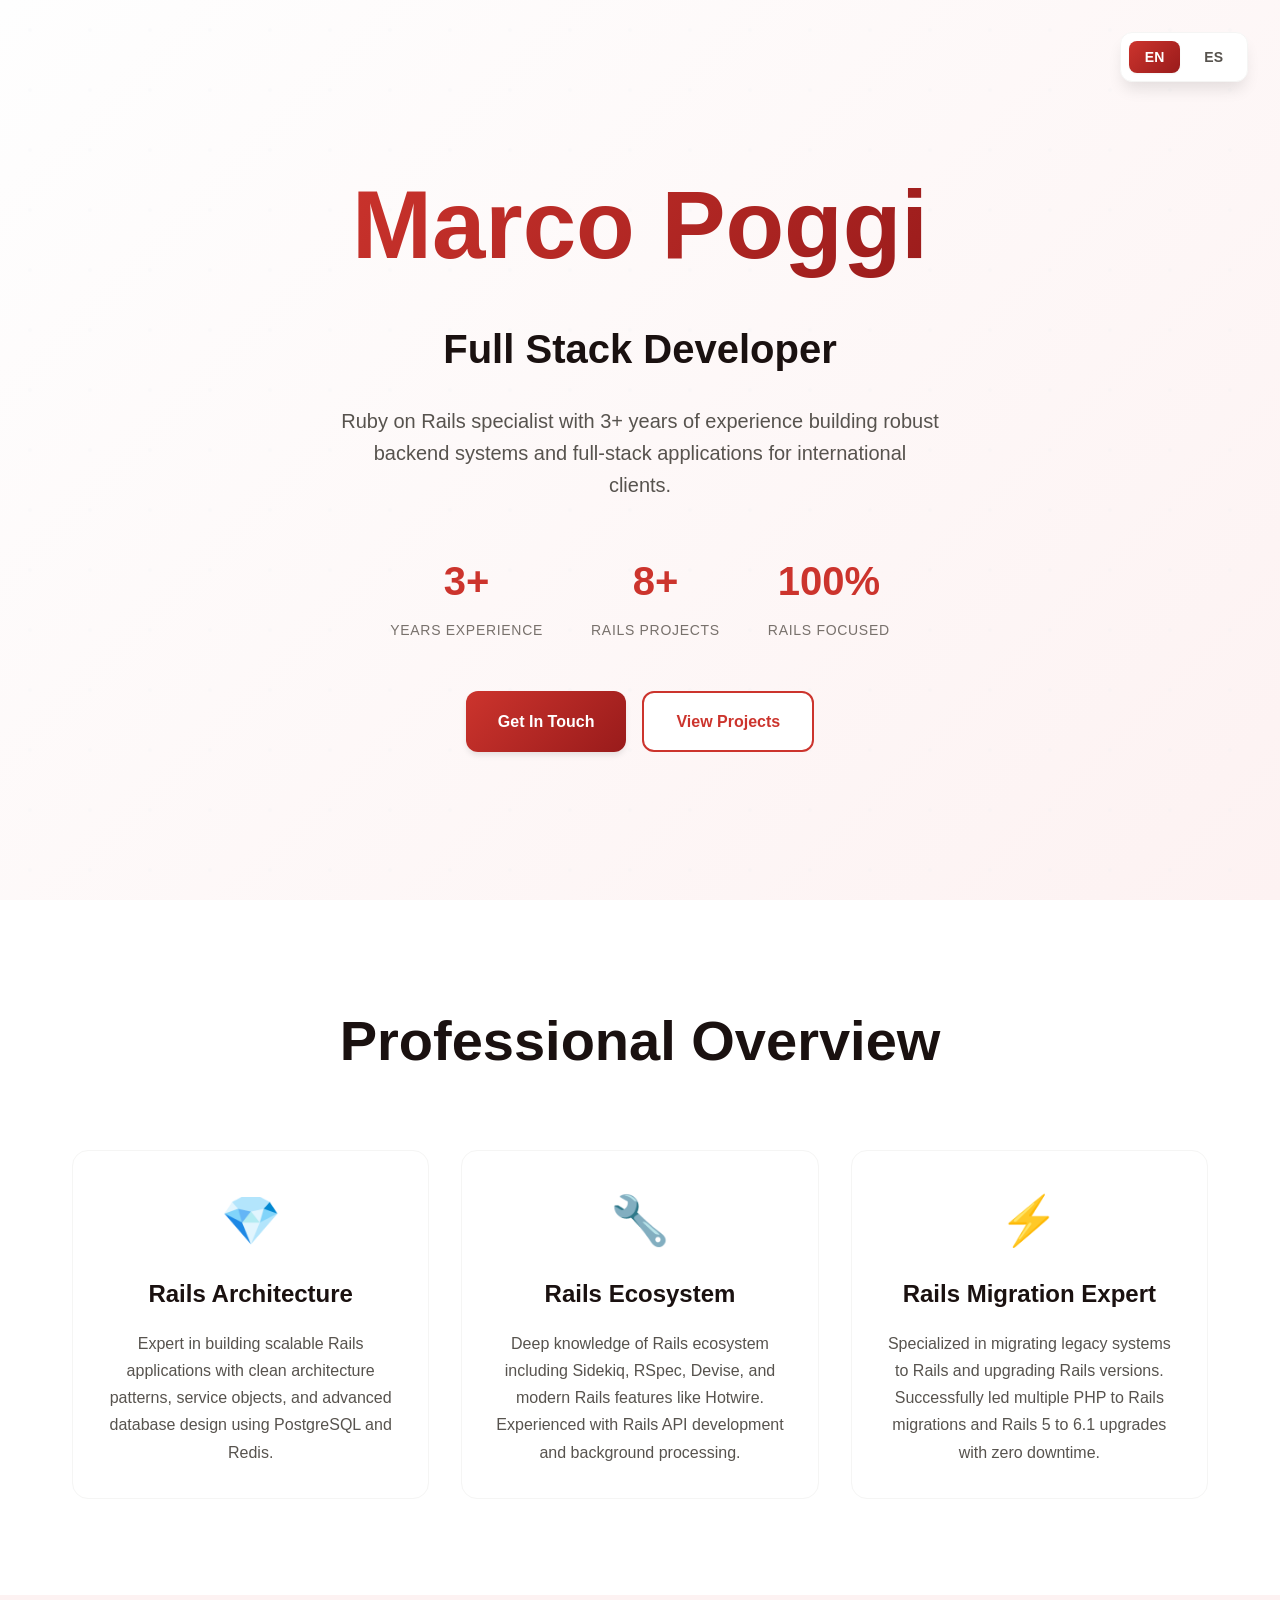
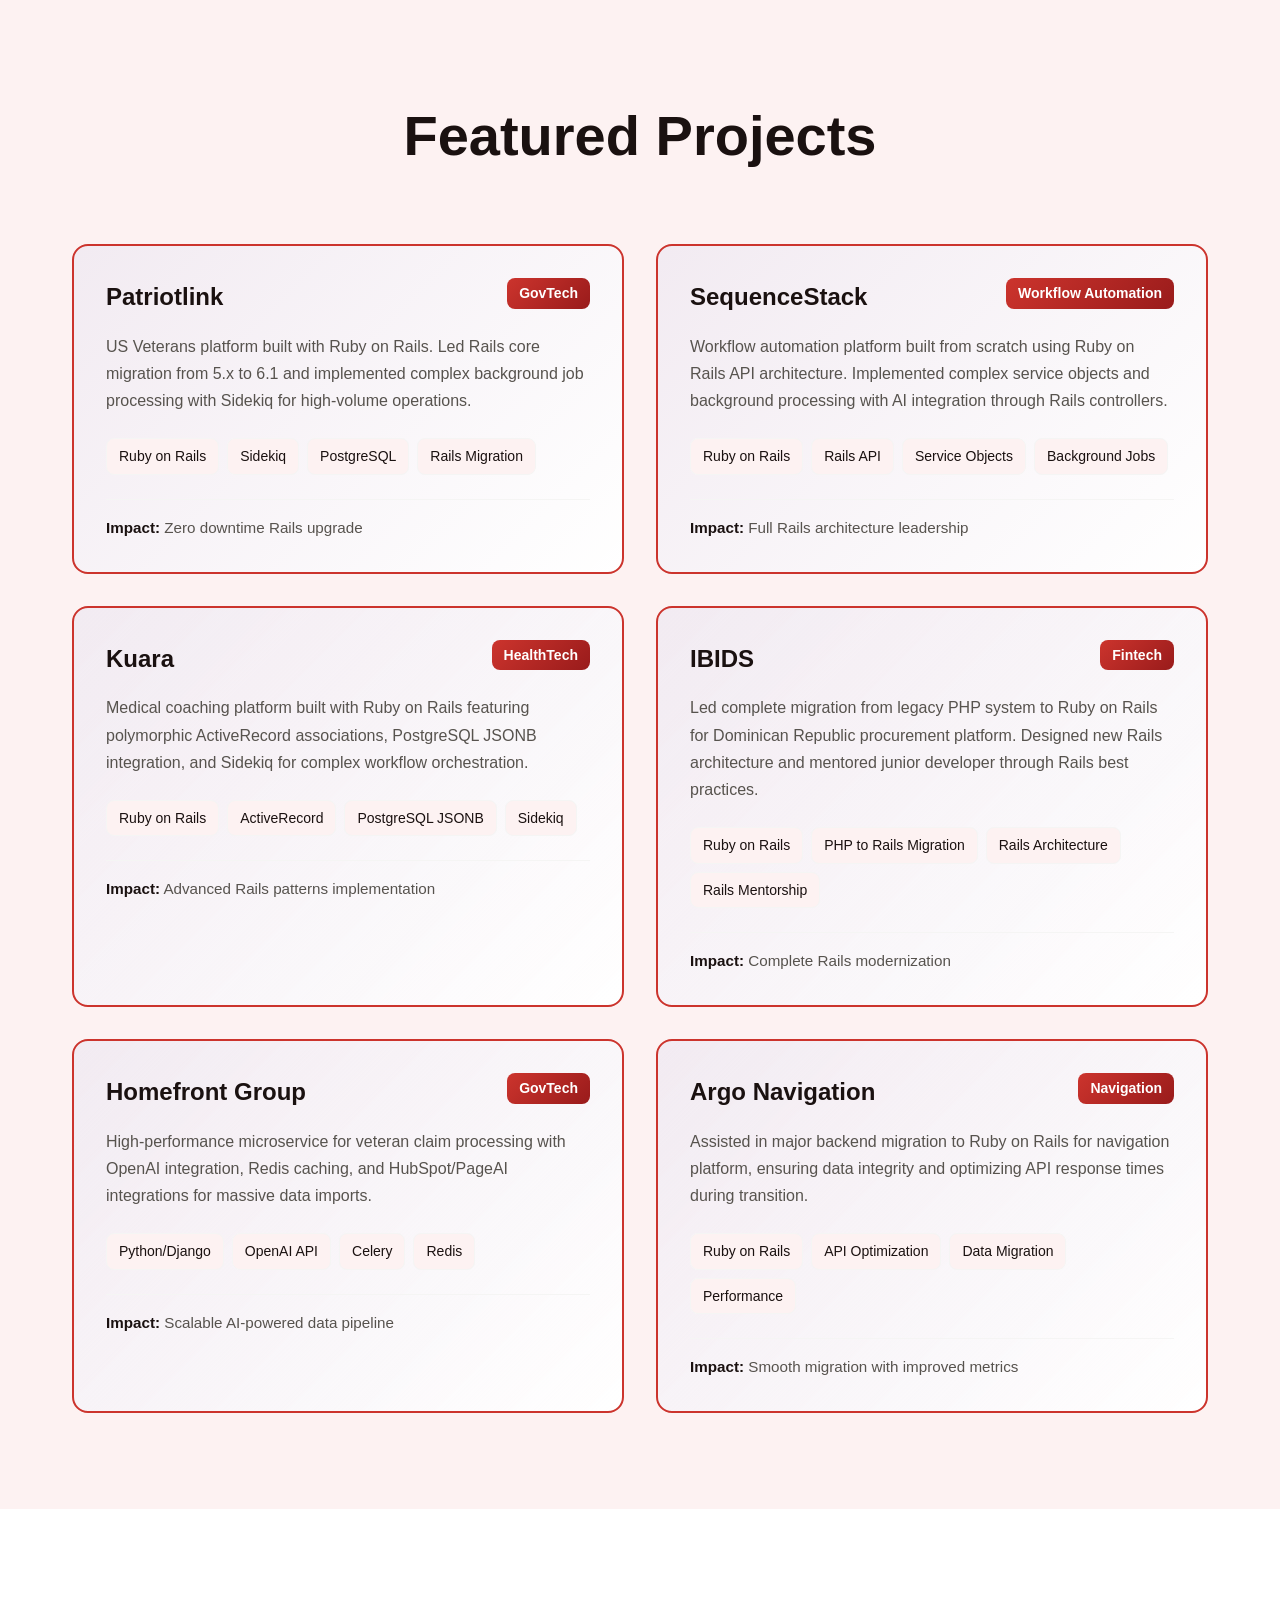
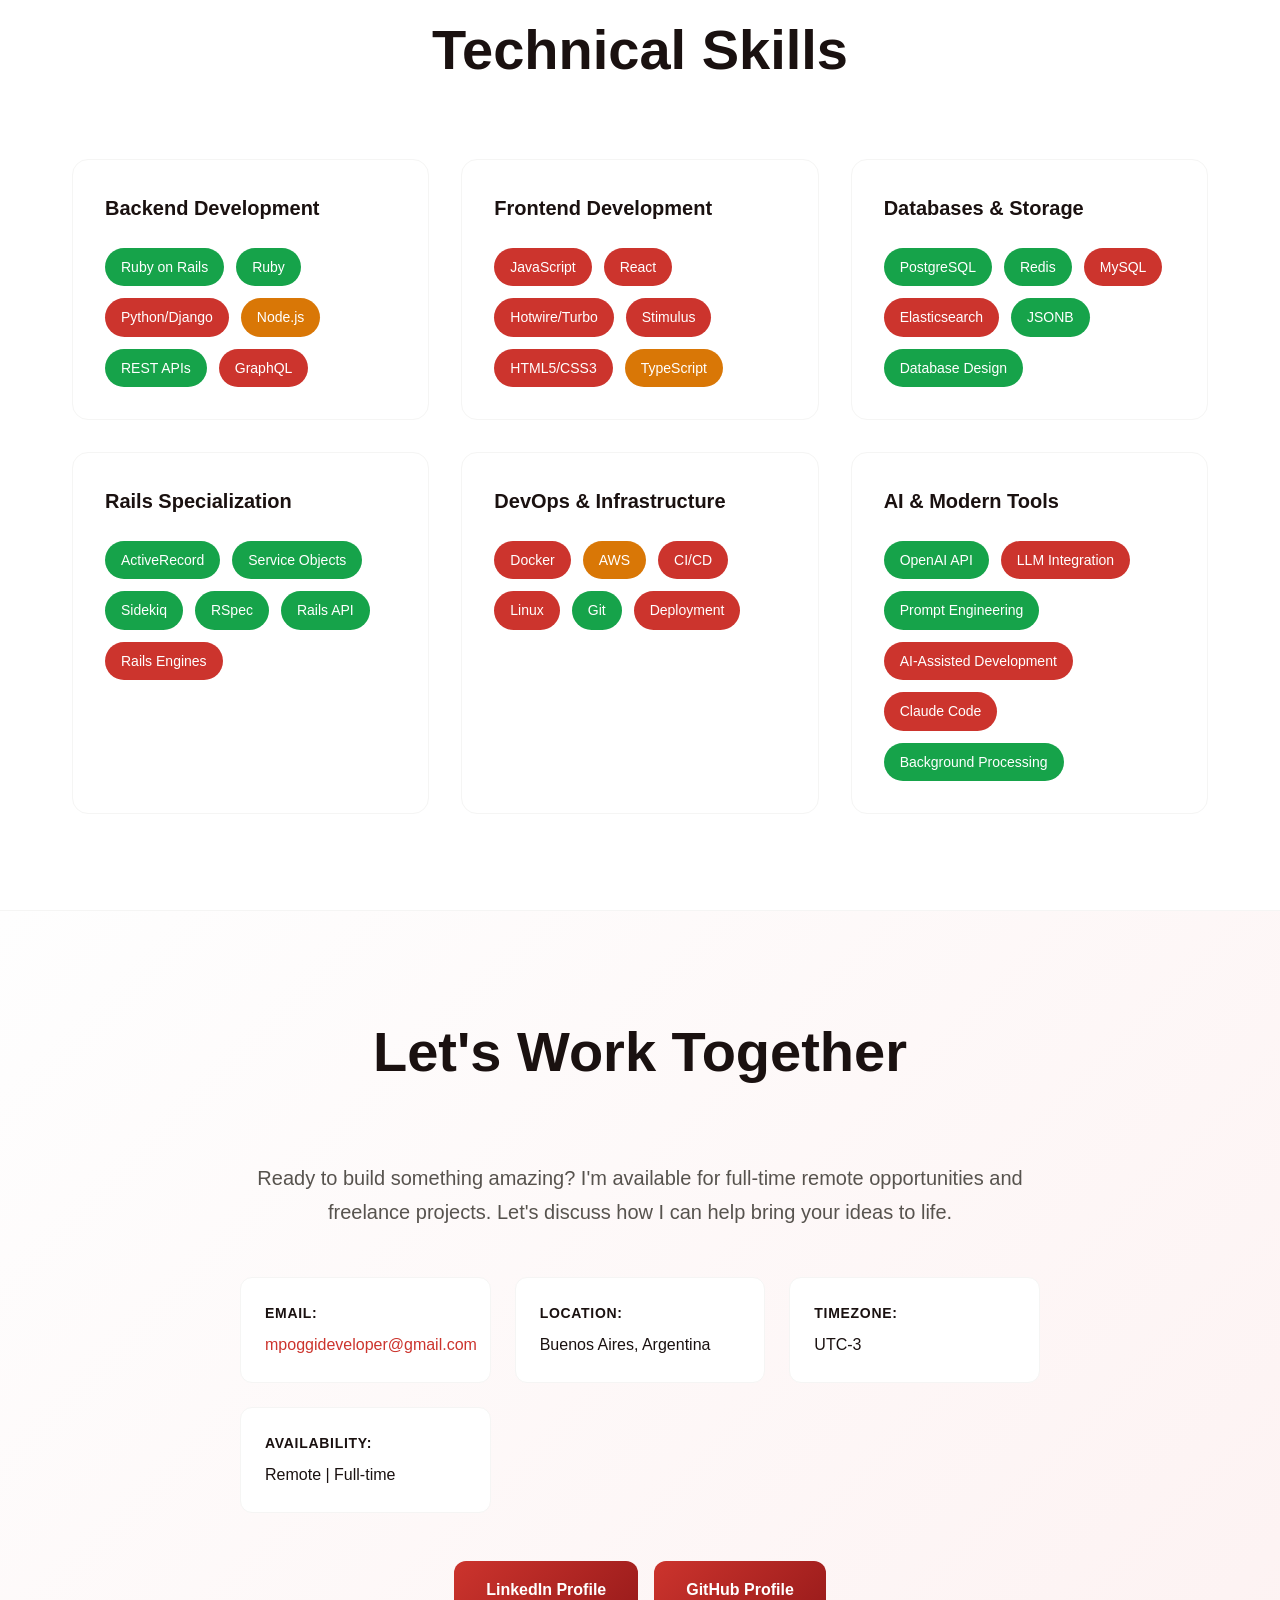
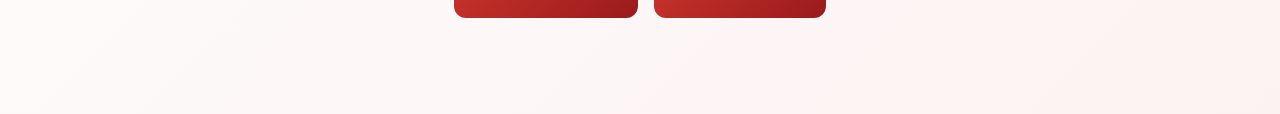
==== index.html @ 9418311c "feat - personal portfolio" ====
<!DOCTYPE html>
<html lang="en">
<head>
    <meta charset="UTF-8">
    <meta name="viewport" content="width=device-width, initial-scale=1.0">
    <title>Marco Poggi - Full Stack Developer</title>
    <meta name="description" content="Marco Poggi - Ruby on Rails specialist with 3+ years of experience building robust backend systems and full-stack applications for international clients.">
    <link rel="stylesheet" href="css/main.css">
    <link rel="icon" href="data:image/svg+xml,<svg xmlns=%22http://www.w3.org/2000/svg%22 viewBox=%220 0 100 100%22><text y=%22.9em%22 font-size=%2290%22>💎</text></svg>">
</head>
<body>
    <!-- Floating Language Toggle -->
    <div class="language-toggle">
        <button class="lang-btn active" data-lang="en">EN</button>
        <button class="lang-btn" data-lang="es">ES</button>
    </div>

    <!-- Hero Section -->
    <section id="hero" class="hero">
        <div class="container">
            <div class="hero-content">
                <h1 class="hero-title">
                    <span data-hero-title>Marco Poggi</span>
                </h1>
                <h2 class="hero-subtitle">
                    <span data-hero-subtitle>Full Stack Developer</span>
                </h2>
                <p class="hero-description">
                    <span data-hero-description>Ruby on Rails specialist with 3+ years of experience building robust backend systems and full-stack applications for international clients.</span>
                </p>
                
                <div class="hero-stats" data-hero-stats>
                    <!-- Stats will be dynamically loaded -->
                </div>

                <div class="hero-cta">
                    <a href="#contact" class="cta-button primary">
                        <span data-text='{"en":"Get In Touch","es":"Contactar"}'>Get In Touch</span>
                    </a>
                    <a href="#projects" class="cta-button secondary">
                        <span data-text='{"en":"View Projects","es":"Ver Proyectos"}'>View Projects</span>
                    </a>
                </div>
            </div>
        </div>
    </section>

    <!-- Overview Section -->
    <section id="overview" class="overview">
        <div class="container">
            <h2 class="section-title">
                <span data-overview-title>Professional Overview</span>
            </h2>
            
            <div class="overview-grid" data-overview-cards>
                <!-- Overview cards will be dynamically loaded -->
            </div>
        </div>
    </section>

    <!-- Projects Section -->
    <section id="projects" class="projects">
        <div class="container">
            <h2 class="section-title">
                <span data-projects-title>Featured Projects</span>
            </h2>
            
            <div class="projects-grid" data-projects-list>
                <!-- Project cards will be dynamically loaded -->
            </div>
        </div>
    </section>

    <!-- Skills Section -->
    <section id="skills" class="skills">
        <div class="container">
            <h2 class="section-title">
                <span data-skills-title>Technical Skills</span>
            </h2>
            
            <div class="skills-grid" data-skills-list>
                <!-- Skill categories will be dynamically loaded -->
            </div>
        </div>
    </section>

    <!-- Contact Section -->
    <section id="contact" class="contact">
        <div class="container">
            <h2 class="section-title">
                <span data-contact-title>Let's Work Together</span>
            </h2>
            
            <div class="contact-content">
                <p class="contact-description">
                    <span data-contact-description>Ready to build something amazing? I'm available for full-time remote opportunities and freelance projects. Let's discuss how I can help bring your ideas to life.</span>
                </p>
                
                <div class="contact-info" data-contact-info>
                    <!-- Contact info will be dynamically loaded -->
                </div>

                <div class="contact-links" data-contact-links>
                    <!-- Contact links will be dynamically loaded -->
                </div>
            </div>
        </div>
    </section>

    <script src="js/main.js"></script>
</body>
</html>
---- css/main.css ----
/* Reset and Base Styles */
* {
    margin: 0;
    padding: 0;
    box-sizing: border-box;
}

:root {
    --primary-color: #cc342d;
    --primary-dark: #a91e1e;
    --secondary-color: #fdf2f2;
    --text-primary: #1a1110;
    --text-secondary: #57534e;
    --text-muted: #78716c;
    --border-color: #f5f5f4;
    --white: #ffffff;
    --success-color: #16a34a;
    --warning-color: #d97706;
    --error-color: #dc2626;
    --ruby-red: #cc342d;
    --ruby-dark: #991b1b;
    --ruby-light: #fecaca;
    --shadow-sm: 0 1px 2px 0 rgba(0, 0, 0, 0.05);
    --shadow-md: 0 4px 6px -1px rgba(0, 0, 0, 0.1);
    --shadow-lg: 0 10px 15px -3px rgba(0, 0, 0, 0.1);
    --gradient-primary: linear-gradient(135deg, #cc342d 0%, #991b1b 100%);
    --gradient-secondary: linear-gradient(135deg, #fefefe 0%, #fdf2f2 100%);
}

html {
    scroll-behavior: smooth;
}

body {
    font-family: -apple-system, BlinkMacSystemFont, 'Segoe UI', 'Roboto', 'Oxygen', 'Ubuntu', 'Cantarell', sans-serif;
    line-height: 1.6;
    color: var(--text-primary);
    background-color: var(--white);
    overflow-x: hidden;
}

.container {
    max-width: 1200px;
    margin: 0 auto;
    padding: 0 2rem;
}

/* Floating Language Toggle */
.language-toggle {
    position: fixed;
    top: 2rem;
    right: 2rem;
    z-index: 1000;
    display: flex;
    gap: 0.5rem;
    background: var(--white);
    padding: 0.5rem;
    border-radius: 0.75rem;
    box-shadow: var(--shadow-lg);
    border: 1px solid var(--border-color);
}

.lang-btn {
    padding: 0.5rem 1rem;
    border: none;
    background: transparent;
    color: var(--text-secondary);
    border-radius: 0.5rem;
    cursor: pointer;
    font-size: 0.875rem;
    font-weight: 600;
    transition: all 0.3s ease;
}

.lang-btn:hover {
    background-color: var(--secondary-color);
    color: var(--text-primary);
}

.lang-btn.active {
    background: var(--gradient-primary);
    color: var(--white);
    box-shadow: var(--shadow-sm);
}

/* Hero Section */
.hero {
    min-height: 100vh;
    display: flex;
    align-items: center;
    background: var(--gradient-secondary);
    position: relative;
    overflow: hidden;
}

.hero::before {
    content: '';
    position: absolute;
    top: 0;
    left: 0;
    right: 0;
    bottom: 0;
    background: url("data:image/svg+xml,%3Csvg width='60' height='60' viewBox='0 0 60 60' xmlns='http://www.w3.org/2000/svg'%3E%3Cg fill='none' fill-rule='evenodd'%3E%3Cg fill='%23e2e8f0' fill-opacity='0.3'%3E%3Ccircle cx='30' cy='30' r='2'/%3E%3C/g%3E%3C/g%3E%3C/svg%3E") repeat;
    opacity: 0.4;
}

.hero-content {
    position: relative;
    z-index: 2;
    text-align: center;
    max-width: 800px;
    margin: 0 auto;
}

.hero-title {
    font-size: clamp(3rem, 8vw, 6rem);
    font-weight: 800;
    margin-bottom: 1rem;
    background: var(--gradient-primary);
    -webkit-background-clip: text;
    -webkit-text-fill-color: transparent;
    background-clip: text;
    animation: fadeInUp 1s ease-out;
}

.hero-subtitle {
    font-size: clamp(1.5rem, 4vw, 2.5rem);
    font-weight: 600;
    color: var(--text-primary);
    margin-bottom: 1.5rem;
    animation: fadeInUp 1s ease-out 0.2s both;
}

.hero-description {
    font-size: 1.25rem;
    color: var(--text-secondary);
    margin-bottom: 3rem;
    max-width: 600px;
    margin-left: auto;
    margin-right: auto;
    animation: fadeInUp 1s ease-out 0.4s both;
}

.hero-stats {
    display: flex;
    justify-content: center;
    gap: 3rem;
    margin-bottom: 3rem;
    animation: fadeInUp 1s ease-out 0.6s both;
}

.stat {
    text-align: center;
}

.stat-number {
    display: block;
    font-size: 2.5rem;
    font-weight: 800;
    color: var(--primary-color);
    margin-bottom: 0.25rem;
}

.stat-label {
    font-size: 0.875rem;
    color: var(--text-muted);
    font-weight: 500;
    text-transform: uppercase;
    letter-spacing: 0.05em;
}

.hero-cta {
    display: flex;
    justify-content: center;
    gap: 1rem;
    animation: fadeInUp 1s ease-out 0.8s both;
}

.cta-button {
    padding: 1rem 2rem;
    border-radius: 0.75rem;
    font-weight: 600;
    text-decoration: none;
    transition: all 0.3s ease;
    display: inline-flex;
    align-items: center;
    justify-content: center;
    min-width: 150px;
}

.cta-button.primary {
    background: var(--gradient-primary);
    color: var(--white);
    box-shadow: var(--shadow-md);
}

.cta-button.primary:hover {
    transform: translateY(-2px);
    box-shadow: var(--shadow-lg);
}

.cta-button.secondary {
    background: var(--white);
    color: var(--primary-color);
    border: 2px solid var(--primary-color);
}

.cta-button.secondary:hover {
    background: var(--primary-color);
    color: var(--white);
    transform: translateY(-2px);
    box-shadow: var(--shadow-md);
}

/* Section Styles */
section {
    padding: 6rem 0;
}

.section-title {
    font-size: clamp(2.5rem, 5vw, 3.5rem);
    font-weight: 700;
    text-align: center;
    margin-bottom: 4rem;
    color: var(--text-primary);
}

/* Overview Section */
.overview {
    background: var(--white);
}

.overview-grid {
    display: grid;
    grid-template-columns: repeat(auto-fit, minmax(300px, 1fr));
    gap: 2rem;
    margin-top: 2rem;
}

.overview-card {
    background: var(--white);
    border: 1px solid var(--border-color);
    border-radius: 1rem;
    padding: 2rem;
    text-align: center;
    transition: all 0.3s ease;
    position: relative;
    overflow: hidden;
}

.overview-card::before {
    content: '';
    position: absolute;
    top: 0;
    left: 0;
    right: 0;
    height: 4px;
    background: var(--gradient-primary);
    transform: scaleX(0);
    transition: transform 0.3s ease;
}

.overview-card:hover::before {
    transform: scaleX(1);
}

.overview-card:hover {
    transform: translateY(-4px);
    box-shadow: var(--shadow-lg);
}

.card-icon {
    font-size: 3rem;
    margin-bottom: 1rem;
}

.overview-card h3 {
    font-size: 1.5rem;
    font-weight: 600;
    margin-bottom: 1rem;
    color: var(--text-primary);
}

.overview-card p {
    color: var(--text-secondary);
    line-height: 1.7;
}

/* Projects Section */
.projects {
    background: var(--secondary-color);
}

.projects-grid {
    display: grid;
    grid-template-columns: repeat(auto-fit, minmax(400px, 1fr));
    gap: 2rem;
    margin-top: 2rem;
}

.project-card {
    background: var(--white);
    border-radius: 1rem;
    padding: 2rem;
    transition: all 0.3s ease;
    border: 1px solid var(--border-color);
    position: relative;
    overflow: hidden;
}

.project-card.featured {
    border: 2px solid var(--primary-color);
    background: linear-gradient(135deg, rgba(37, 99, 235, 0.05) 0%, rgba(255, 255, 255, 1) 100%);
}

.project-card::before {
    content: '';
    position: absolute;
    top: 0;
    left: 0;
    right: 0;
    height: 4px;
    background: var(--gradient-primary);
    transform: scaleX(0);
    transition: transform 0.3s ease;
}

.project-card:hover::before {
    transform: scaleX(1);
}

.project-card:hover {
    transform: translateY(-4px);
    box-shadow: var(--shadow-lg);
}

.project-header {
    display: flex;
    justify-content: space-between;
    align-items: flex-start;
    margin-bottom: 1rem;
    flex-wrap: wrap;
    gap: 0.5rem;
}

.project-header h3 {
    font-size: 1.5rem;
    font-weight: 700;
    color: var(--text-primary);
}

.project-type {
    background: var(--gradient-primary);
    color: var(--white);
    padding: 0.25rem 0.75rem;
    border-radius: 0.5rem;
    font-size: 0.875rem;
    font-weight: 600;
    white-space: nowrap;
}

.project-description {
    color: var(--text-secondary);
    margin-bottom: 1.5rem;
    line-height: 1.7;
}

.project-tech {
    display: flex;
    flex-wrap: wrap;
    gap: 0.5rem;
    margin-bottom: 1.5rem;
}

.tech-tag {
    background: var(--secondary-color);
    color: var(--text-primary);
    padding: 0.375rem 0.75rem;
    border-radius: 0.5rem;
    font-size: 0.875rem;
    font-weight: 500;
    border: 1px solid var(--border-color);
}

.project-impact {
    padding-top: 1rem;
    border-top: 1px solid var(--border-color);
    color: var(--text-secondary);
    font-size: 0.95rem;
}

.project-impact strong {
    color: var(--text-primary);
}

/* Skills Section */
.skills {
    background: var(--white);
}

.skills-grid {
    display: grid;
    grid-template-columns: repeat(auto-fit, minmax(300px, 1fr));
    gap: 2rem;
    margin-top: 2rem;
}

.skill-category {
    background: var(--white);
    border: 1px solid var(--border-color);
    border-radius: 1rem;
    padding: 2rem;
    transition: all 0.3s ease;
}

.skill-category:hover {
    transform: translateY(-2px);
    box-shadow: var(--shadow-md);
}

.skill-category h3 {
    font-size: 1.25rem;
    font-weight: 600;
    margin-bottom: 1.5rem;
    color: var(--text-primary);
}

.skills-list {
    display: flex;
    flex-wrap: wrap;
    gap: 0.75rem;
}

.skill {
    padding: 0.5rem 1rem;
    border-radius: 2rem;
    font-size: 0.875rem;
    font-weight: 500;
    transition: all 0.3s ease;
    cursor: default;
}

.skill:hover {
    transform: scale(1.05);
}

.skill.expert {
    background: var(--success-color);
    color: var(--white);
}

.skill.advanced {
    background: var(--primary-color);
    color: var(--white);
}

.skill.intermediate {
    background: var(--warning-color);
    color: var(--white);
}

/* Contact Section */
.contact {
    background: var(--gradient-secondary);
    border-top: 1px solid var(--border-color);
}

.contact-content {
    max-width: 800px;
    margin: 0 auto;
    text-align: center;
}

.contact-description {
    font-size: 1.25rem;
    color: var(--text-secondary);
    margin-bottom: 3rem;
    line-height: 1.7;
}

.contact-info {
    display: grid;
    grid-template-columns: repeat(auto-fit, minmax(200px, 1fr));
    gap: 1.5rem;
    margin-bottom: 3rem;
    text-align: left;
}

.contact-item {
    background: var(--white);
    padding: 1.5rem;
    border-radius: 0.75rem;
    border: 1px solid var(--border-color);
    transition: all 0.3s ease;
}

.contact-item:hover {
    transform: translateY(-2px);
    box-shadow: var(--shadow-md);
}

.contact-label {
    display: block;
    font-weight: 600;
    color: var(--text-primary);
    margin-bottom: 0.5rem;
    font-size: 0.875rem;
    text-transform: uppercase;
    letter-spacing: 0.05em;
}

.contact-item a {
    color: var(--primary-color);
    text-decoration: none;
    transition: color 0.3s ease;
}

.contact-item a:hover {
    color: var(--primary-dark);
}

.contact-links {
    display: flex;
    justify-content: center;
    gap: 1rem;
}

.contact-link {
    background: var(--gradient-primary);
    color: var(--white);
    padding: 1rem 2rem;
    border-radius: 0.75rem;
    text-decoration: none;
    font-weight: 600;
    transition: all 0.3s ease;
    display: inline-flex;
    align-items: center;
    justify-content: center;
}

.contact-link:hover {
    transform: translateY(-2px);
    box-shadow: var(--shadow-lg);
}

/* Animations */
@keyframes fadeInUp {
    from {
        opacity: 0;
        transform: translateY(30px);
    }
    to {
        opacity: 1;
        transform: translateY(0);
    }
}

/* Scroll reveal animation */
.reveal {
    opacity: 0;
    transform: translateY(50px);
    transition: all 0.6s ease;
}

.reveal.active {
    opacity: 1;
    transform: translateY(0);
}

/* Mobile Responsiveness */
@media (max-width: 768px) {
    .container {
        padding: 0 1rem;
    }
    
    .language-toggle {
        top: 1rem;
        right: 1rem;
        padding: 0.375rem;
    }
    
    .lang-btn {
        padding: 0.375rem 0.75rem;
        font-size: 0.75rem;
    }
    
    .hero-stats {
        flex-direction: column;
        gap: 1.5rem;
    }
    
    .hero-cta {
        flex-direction: column;
        align-items: center;
    }
    
    .cta-button {
        width: 100%;
        max-width: 250px;
    }
    
    .overview-grid {
        grid-template-columns: 1fr;
        gap: 1.5rem;
    }
    
    .projects-grid {
        grid-template-columns: 1fr;
        gap: 1.5rem;
    }
    
    .skills-grid {
        grid-template-columns: 1fr;
        gap: 1.5rem;
    }
    
    .contact-info {
        grid-template-columns: 1fr;
        gap: 1rem;
    }
    
    .contact-links {
        flex-direction: column;
        align-items: center;
    }
    
    .contact-link {
        width: 100%;
        max-width: 250px;
    }
    
    section {
        padding: 4rem 0;
    }
}

@media (max-width: 480px) {
    .hero {
        min-height: 90vh;
    }
    
    .project-header {
        flex-direction: column;
        align-items: flex-start;
        gap: 0.75rem;
    }
    
    .project-type {
        align-self: flex-start;
    }
    
    .tech-tag {
        font-size: 0.75rem;
        padding: 0.25rem 0.5rem;
    }
}

/* Print Styles */
@media print {
    .language-toggle {
        display: none;
    }
    
    .hero {
        min-height: auto;
        padding: 2rem 0;
    }
    
    .cta-button {
        display: none;
    }
    
    section {
        padding: 2rem 0;
        page-break-inside: avoid;
    }
    
    .overview-card,
    .project-card,
    .skill-category {
        break-inside: avoid;
    }
}

/* High contrast mode */
@media (prefers-contrast: high) {
    :root {
        --primary-color: #1a365d;
        --text-secondary: #2d3748;
        --border-color: #4a5568;
    }
}

/* Reduced motion */
@media (prefers-reduced-motion: reduce) {
    html {
        scroll-behavior: auto;
    }
    
    *,
    *::before,
    *::after {
        animation-duration: 0.01ms !important;
        animation-iteration-count: 1 !important;
        transition-duration: 0.01ms !important;
    }
}
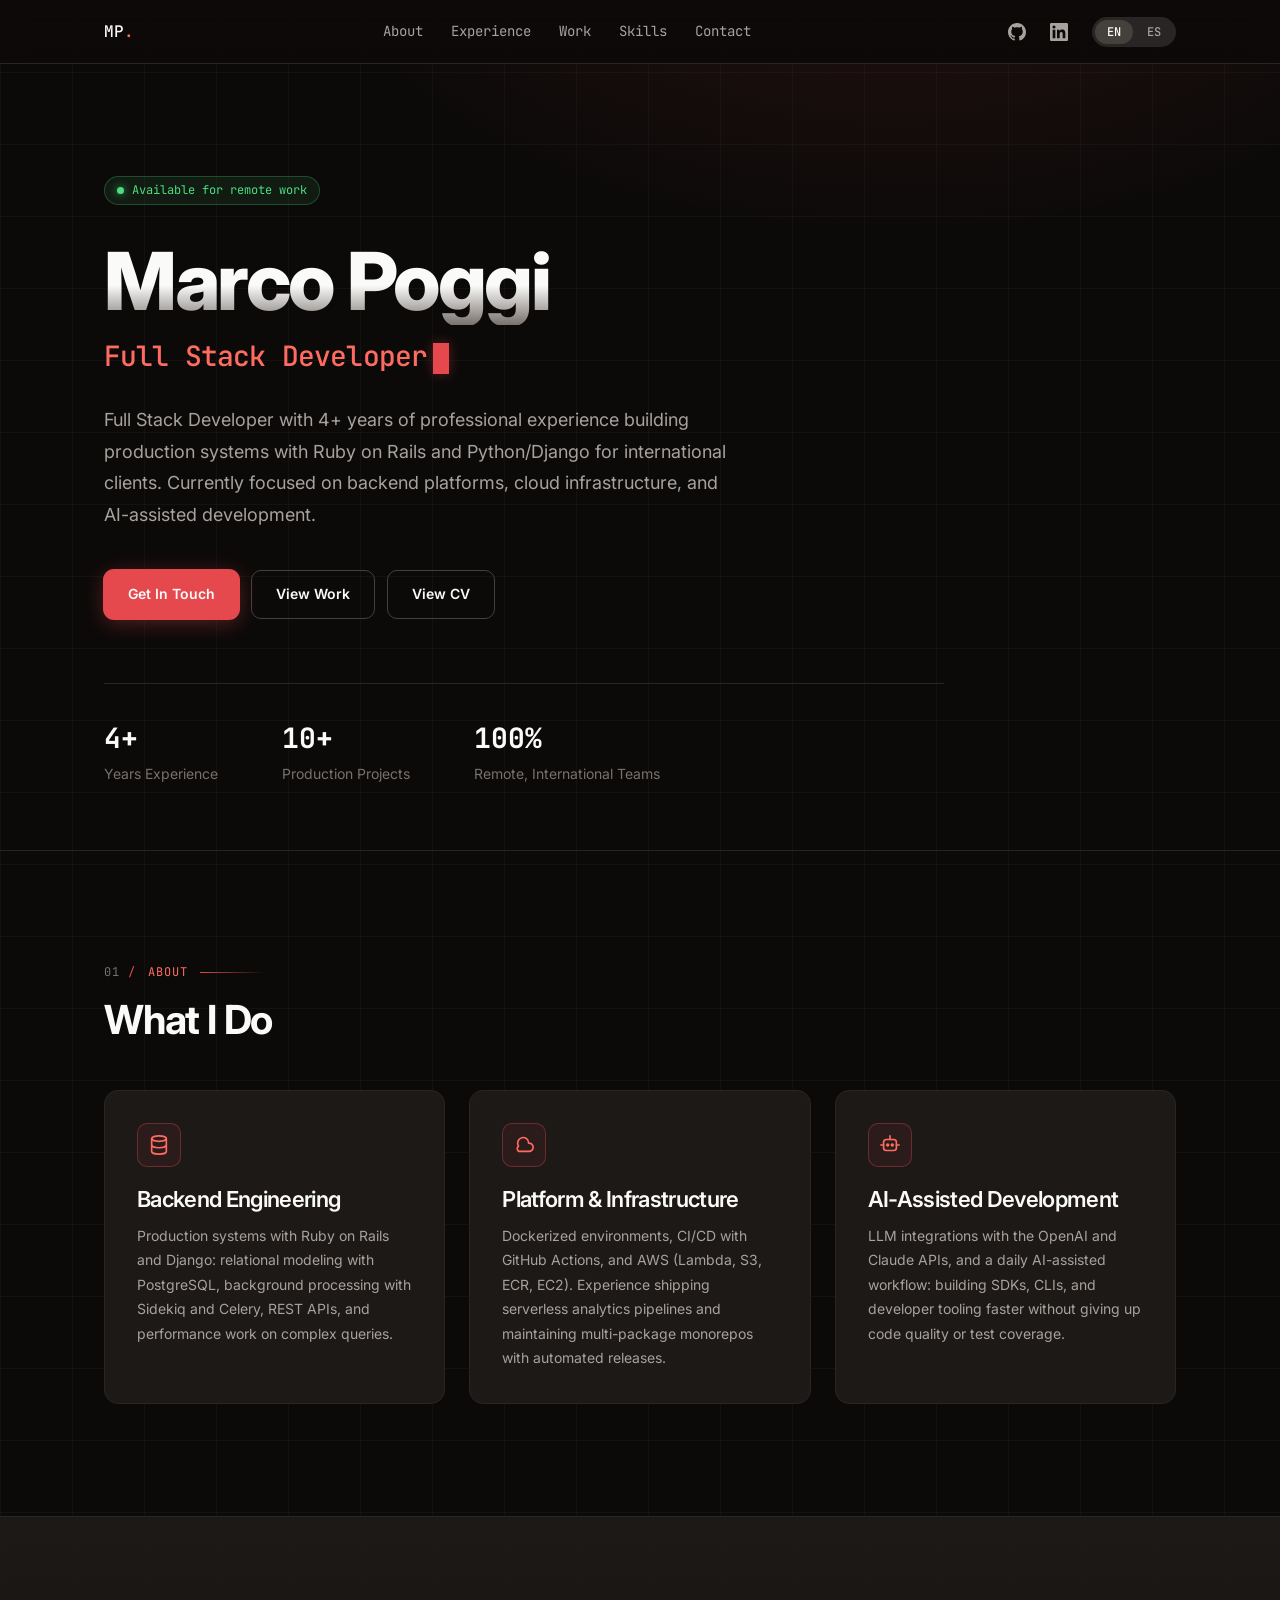
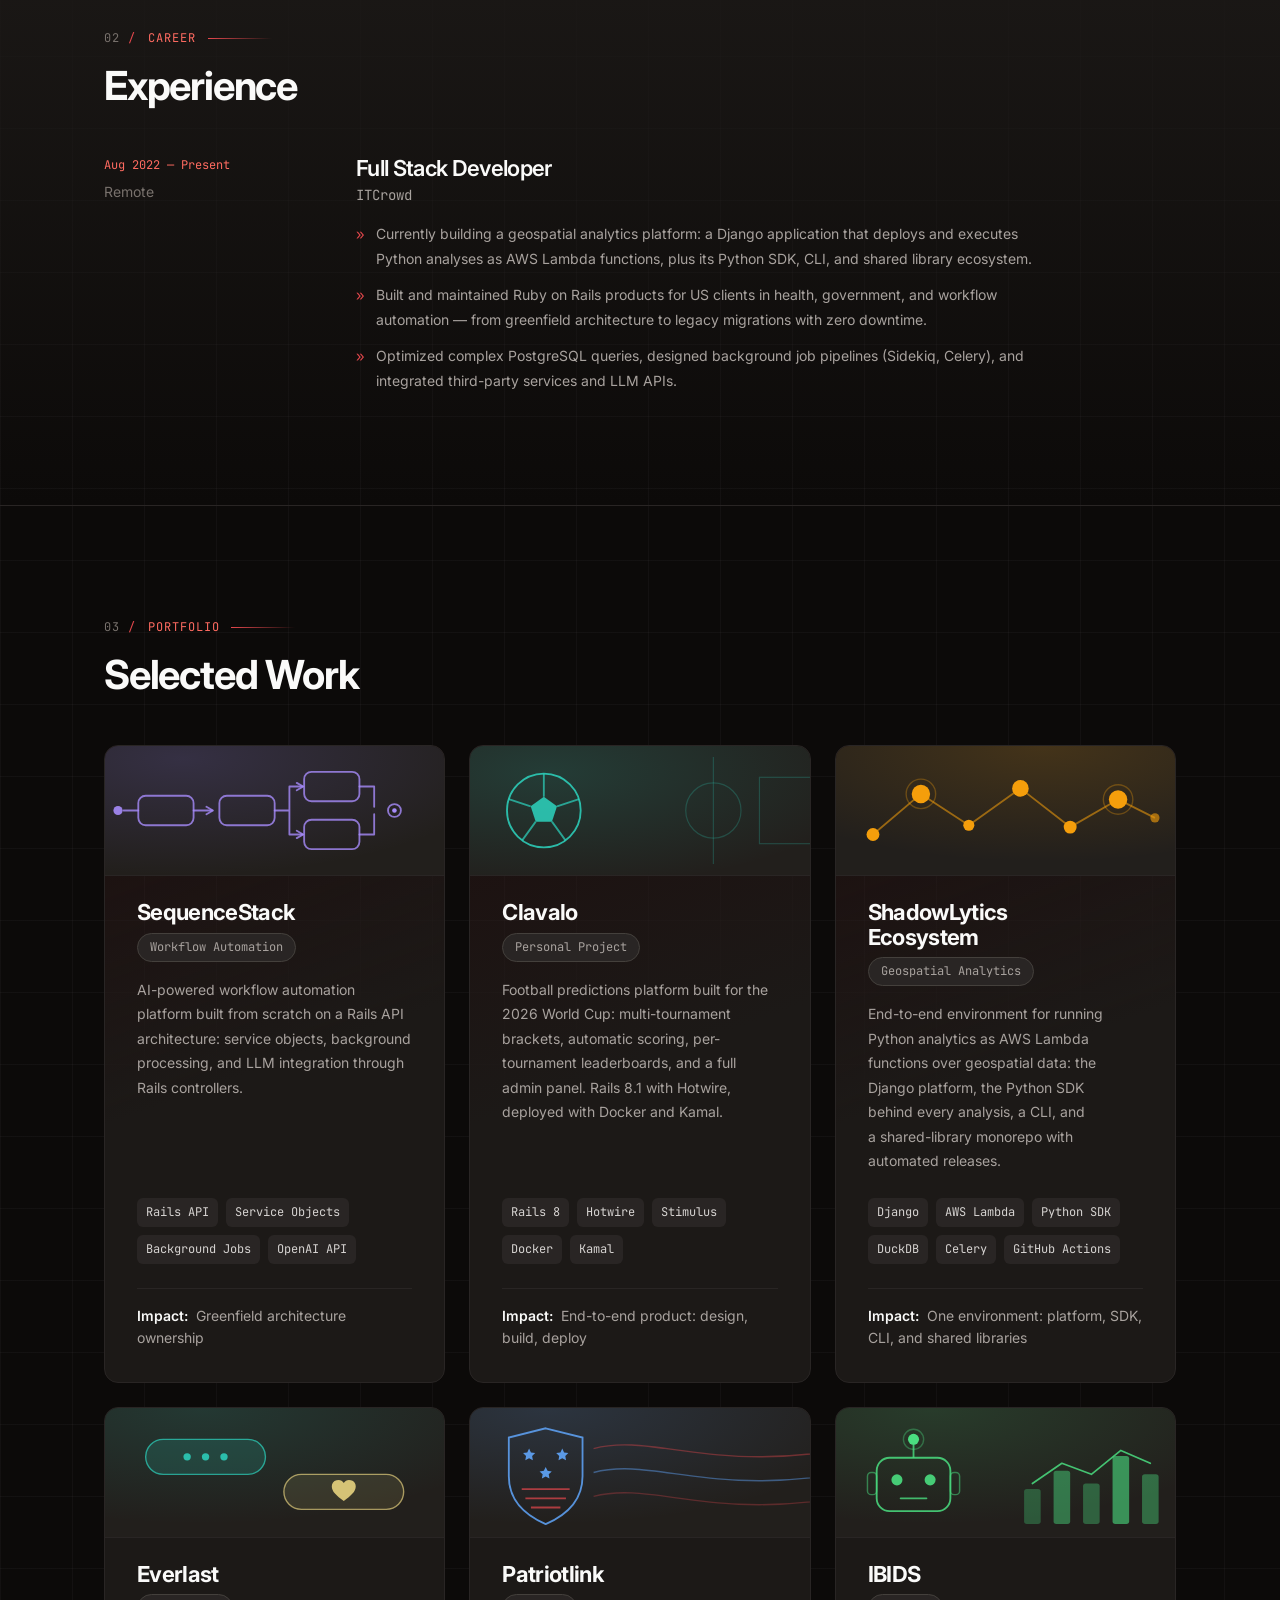
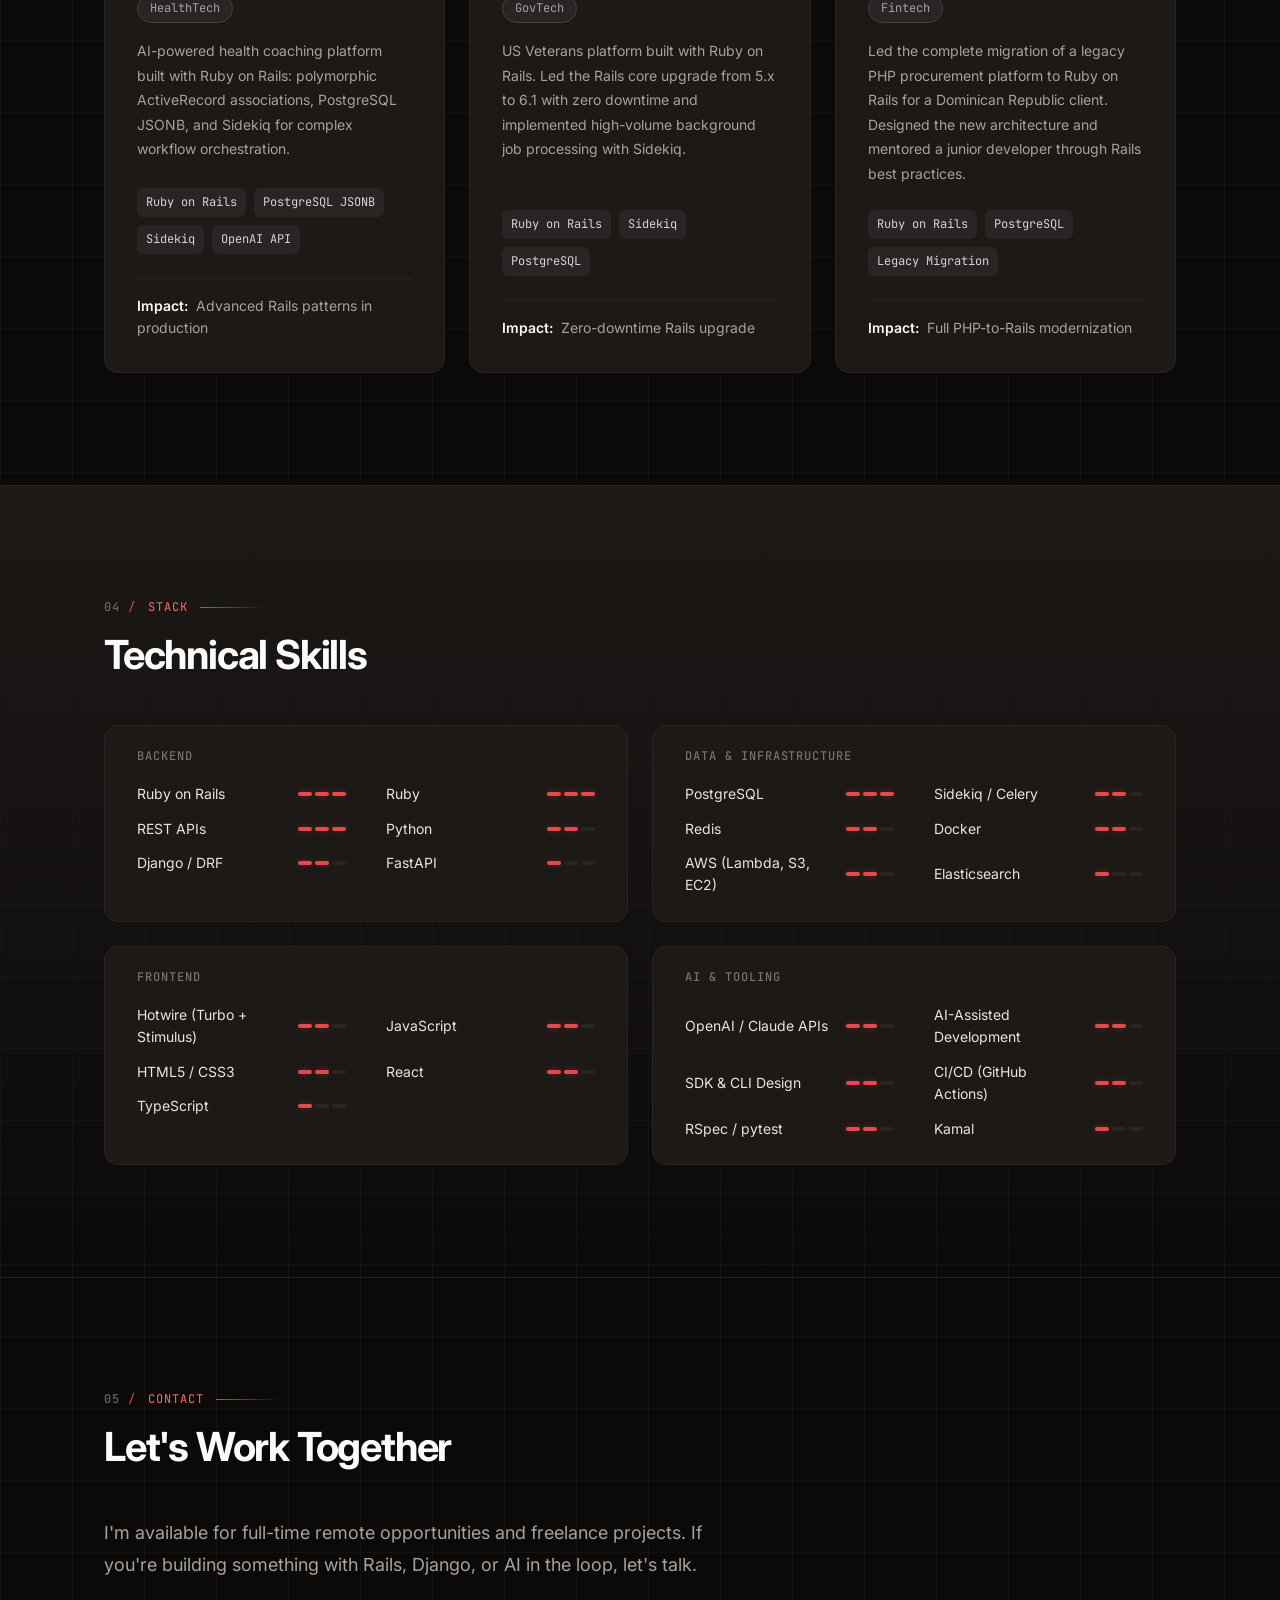
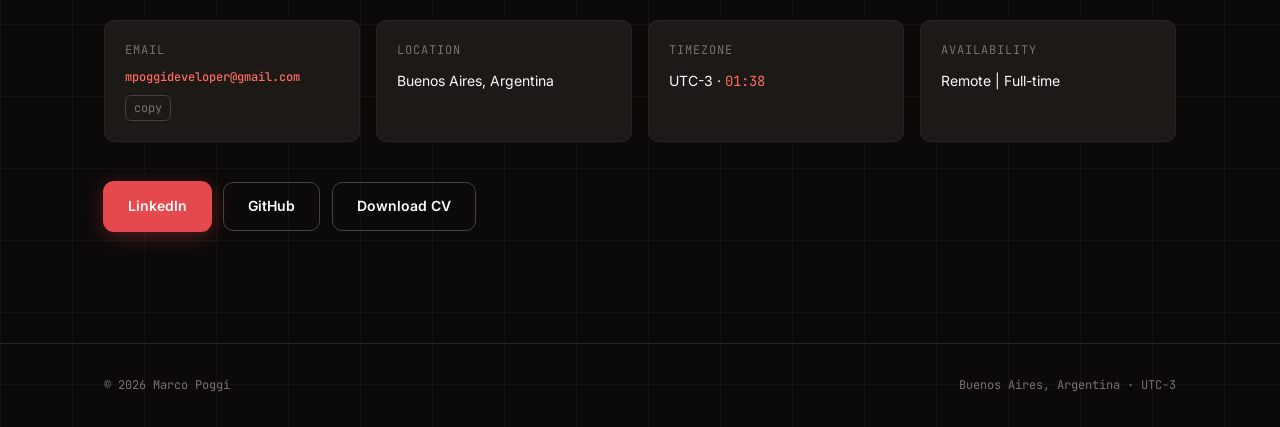
==== commit 9cfd439c: "feat(portfolio): dark design system, refreshed content, and CV page Rebuild the portfolio around a t" ====
--- a/index.html
+++ b/index.html
@@ -3,110 +3,164 @@
 <head>
     <meta charset="UTF-8">
     <meta name="viewport" content="width=device-width, initial-scale=1.0">
-    <title>Marco Poggi - Full Stack Developer</title>
-    <meta name="description" content="Marco Poggi - Ruby on Rails specialist with 3+ years of experience building robust backend systems and full-stack applications for international clients.">
+    <title>Marco Poggi - Career</title>
+    <meta name="description" content="Marco Poggi — Full Stack Developer with 4+ years of professional experience building production systems with Ruby on Rails and Python/Django for international clients.">
+    <meta property="og:title" content="Marco Poggi — Full Stack Developer">
+    <meta property="og:description" content="Ruby on Rails and Python/Django developer with 4+ years of professional experience building production systems for international clients.">
+    <meta property="og:type" content="website">
+    <meta name="theme-color" content="#0c0a09">
+    <link rel="preconnect" href="https://fonts.googleapis.com">
+    <link rel="preconnect" href="https://fonts.gstatic.com" crossorigin>
+    <link href="https://fonts.googleapis.com/css2?family=Inter:wght@400;500;600;700;800&family=JetBrains+Mono:wght@400;500&display=swap" rel="stylesheet">
     <link rel="stylesheet" href="css/main.css">
-    <link rel="icon" href="data:image/svg+xml,<svg xmlns=%22http://www.w3.org/2000/svg%22 viewBox=%220 0 100 100%22><text y=%22.9em%22 font-size=%2290%22>💎</text></svg>">
+    <link rel="icon" href="data:image/svg+xml,<svg xmlns=%22http://www.w3.org/2000/svg%22 viewBox=%220 0 64 64%22><rect width=%2264%22 height=%2264%22 rx=%2212%22 fill=%22%231c1917%22/><path d=%22M22 18 L40 32 L22 46%22 fill=%22none%22 stroke=%22%23e5484d%22 stroke-width=%227%22 stroke-linecap=%22round%22 stroke-linejoin=%22round%22/></svg>">
 </head>
 <body>
-    <!-- Floating Language Toggle -->
-    <div class="language-toggle">
-        <button class="lang-btn active" data-lang="en">EN</button>
-        <button class="lang-btn" data-lang="es">ES</button>
-    </div>
+    <a class="skip-link" href="#hero">Skip to content</a>
+    <div class="scroll-progress" aria-hidden="true"></div>
 
-    <!-- Hero Section -->
-    <section id="hero" class="hero">
-        <div class="container">
-            <div class="hero-content">
-                <h1 class="hero-title">
-                    <span data-hero-title>Marco Poggi</span>
-                </h1>
-                <h2 class="hero-subtitle">
-                    <span data-hero-subtitle>Full Stack Developer</span>
-                </h2>
-                <p class="hero-description">
-                    <span data-hero-description>Ruby on Rails specialist with 3+ years of experience building robust backend systems and full-stack applications for international clients.</span>
-                </p>
-                
-                <div class="hero-stats" data-hero-stats>
-                    <!-- Stats will be dynamically loaded -->
-                </div>
-
-                <div class="hero-cta">
-                    <a href="#contact" class="cta-button primary">
-                        <span data-text='{"en":"Get In Touch","es":"Contactar"}'>Get In Touch</span>
-                    </a>
-                    <a href="#projects" class="cta-button secondary">
-                        <span data-text='{"en":"View Projects","es":"Ver Proyectos"}'>View Projects</span>
-                    </a>
+    <!-- Header -->
+    <header class="site-header">
+        <div class="container header-inner">
+            <a href="#hero" class="brand">MP<span class="brand-dot">.</span></a>
+            <nav class="site-nav" aria-label="Main" data-nav-links>
+                <!-- Nav links rendered from data.json -->
+            </nav>
+            <div class="header-actions">
+                <a class="social-link" href="https://github.com/marcopoggi" target="_blank" rel="noopener" aria-label="GitHub">
+                    <svg viewBox="0 0 24 24" fill="currentColor" aria-hidden="true"><path d="M12 0C5.37 0 0 5.37 0 12c0 5.31 3.435 9.795 8.205 11.385.6.105.825-.255.825-.57 0-.285-.015-1.23-.015-2.235-3.015.555-3.795-.735-4.035-1.41-.135-.345-.72-1.41-1.23-1.695-.42-.225-1.02-.78-.015-.795.945-.015 1.62.87 1.845 1.23 1.08 1.815 2.805 1.305 3.495.99.105-.78.42-1.305.765-1.605-2.67-.3-5.46-1.335-5.46-5.925 0-1.305.465-2.385 1.23-3.225-.12-.3-.54-1.53.12-3.18 0 0 1.005-.315 3.3 1.23.96-.27 1.98-.405 3-.405s2.04.135 3 .405c2.295-1.56 3.3-1.23 3.3-1.23.66 1.65.24 2.88.12 3.18.765.84 1.23 1.905 1.23 3.225 0 4.605-2.805 5.625-5.475 5.925.435.375.81 1.095.81 2.22 0 1.605-.015 2.895-.015 3.3 0 .315.225.69.825.57A12.02 12.02 0 0 0 24 12c0-6.63-5.37-12-12-12z"/></svg>
+                </a>
+                <a class="social-link" href="https://linkedin.com/in/marcopoggi-dev" target="_blank" rel="noopener" aria-label="LinkedIn">
+                    <svg viewBox="0 0 24 24" fill="currentColor" aria-hidden="true"><path d="M20.447 20.452h-3.554v-5.569c0-1.328-.027-3.037-1.852-3.037-1.853 0-2.136 1.445-2.136 2.939v5.667H9.351V9h3.414v1.561h.046c.477-.9 1.637-1.85 3.37-1.85 3.601 0 4.267 2.37 4.267 5.455v6.286zM5.337 7.433a2.062 2.062 0 1 1 0-4.124 2.062 2.062 0 0 1 0 4.124zM7.119 20.452H3.555V9h3.564v11.452zM22.225 0H1.771C.792 0 0 .774 0 1.729v20.542C0 23.227.792 24 1.771 24h20.451C23.2 24 24 23.227 24 22.271V1.729C24 .774 23.2 0 22.225 0z"/></svg>
+                </a>
+                <div class="language-toggle" role="group" aria-label="Language">
+                    <button class="lang-btn active" data-lang="en">EN</button>
+                    <button class="lang-btn" data-lang="es">ES</button>
                 </div>
             </div>
         </div>
-    </section>
+    </header>
 
-    <!-- Overview Section -->
-    <section id="overview" class="overview">
-        <div class="container">
-            <h2 class="section-title">
-                <span data-overview-title>Professional Overview</span>
-            </h2>
-            
-            <div class="overview-grid" data-overview-cards>
-                <!-- Overview cards will be dynamically loaded -->
-            </div>
-        </div>
-    </section>
+    <main>
+        <!-- Hero Section -->
+        <section id="hero" class="hero">
+            <div class="container">
+                <div class="hero-content">
+                    <p class="hero-badge" data-hero-badge>
+                        <span class="badge-dot" aria-hidden="true"></span>
+                        <span data-text='{"en":"Available for remote work","es":"Disponible para trabajo remoto"}'>Available for remote work</span>
+                    </p>
+                    <h1 class="hero-title">
+                        <span data-hero-title>Marco Poggi</span>
+                    </h1>
+                    <h2 class="hero-subtitle">
+                        <span class="typewriter" data-hero-subtitle>Full Stack Developer</span><span class="type-cursor" aria-hidden="true"></span>
+                    </h2>
+                    <p class="hero-description">
+                        <span data-hero-description>Full Stack Developer with 4+ years of professional experience building production systems with Ruby on Rails and Python/Django for international clients.</span>
+                    </p>
 
-    <!-- Projects Section -->
-    <section id="projects" class="projects">
-        <div class="container">
-            <h2 class="section-title">
-                <span data-projects-title>Featured Projects</span>
-            </h2>
-            
-            <div class="projects-grid" data-projects-list>
-                <!-- Project cards will be dynamically loaded -->
-            </div>
-        </div>
-    </section>
+                    <div class="hero-cta">
+                        <a href="#contact" class="button primary">
+                            <span data-text='{"en":"Get In Touch","es":"Contactar"}'>Get In Touch</span>
+                        </a>
+                        <a href="#projects" class="button secondary">
+                            <span data-text='{"en":"View Work","es":"Ver Trabajos"}'>View Work</span>
+                        </a>
+                        <a href="cv.html" class="button secondary">
+                            <span data-text='{"en":"View CV","es":"Ver CV"}'>View CV</span>
+                        </a>
+                    </div>
 
-    <!-- Skills Section -->
-    <section id="skills" class="skills">
-        <div class="container">
-            <h2 class="section-title">
-                <span data-skills-title>Technical Skills</span>
-            </h2>
-            
-            <div class="skills-grid" data-skills-list>
-                <!-- Skill categories will be dynamically loaded -->
-            </div>
-        </div>
-    </section>
-
-    <!-- Contact Section -->
-    <section id="contact" class="contact">
-        <div class="container">
-            <h2 class="section-title">
-                <span data-contact-title>Let's Work Together</span>
-            </h2>
-            
-            <div class="contact-content">
-                <p class="contact-description">
-                    <span data-contact-description>Ready to build something amazing? I'm available for full-time remote opportunities and freelance projects. Let's discuss how I can help bring your ideas to life.</span>
-                </p>
-                
-                <div class="contact-info" data-contact-info>
-                    <!-- Contact info will be dynamically loaded -->
-                </div>
-
-                <div class="contact-links" data-contact-links>
-                    <!-- Contact links will be dynamically loaded -->
+                    <div class="hero-stats" data-hero-stats>
+                        <!-- Stats rendered from data.json -->
+                    </div>
                 </div>
             </div>
+        </section>
+
+        <!-- Overview Section -->
+        <section id="overview" class="overview">
+            <div class="container">
+                <header class="section-header">
+                    <p class="section-eyebrow"><span class="eyebrow-num">01</span><span data-text='{"en":"About","es":"Sobre mí"}'>About</span></p>
+                    <h2 class="section-title"><span data-overview-title>What I Do</span></h2>
+                </header>
+                <div class="overview-grid" data-overview-cards>
+                    <!-- Overview cards rendered from data.json -->
+                </div>
+            </div>
+        </section>
+
+        <!-- Experience Section -->
+        <section id="experience" class="experience">
+            <div class="container">
+                <header class="section-header">
+                    <p class="section-eyebrow"><span class="eyebrow-num">02</span><span data-text='{"en":"Career","es":"Carrera"}'>Career</span></p>
+                    <h2 class="section-title"><span data-experience-title>Experience</span></h2>
+                </header>
+                <div class="experience-list" data-experience-list>
+                    <!-- Experience entries rendered from data.json -->
+                </div>
+            </div>
+        </section>
+
+        <!-- Projects Section -->
+        <section id="projects" class="projects">
+            <div class="container">
+                <header class="section-header">
+                    <p class="section-eyebrow"><span class="eyebrow-num">03</span><span data-text='{"en":"Portfolio","es":"Portfolio"}'>Portfolio</span></p>
+                    <h2 class="section-title"><span data-projects-title>Selected Work</span></h2>
+                </header>
+                <div class="projects-grid" data-projects-list>
+                    <!-- Project cards rendered from data.json -->
+                </div>
+            </div>
+        </section>
+
+        <!-- Skills Section -->
+        <section id="skills" class="skills">
+            <div class="container">
+                <header class="section-header">
+                    <p class="section-eyebrow"><span class="eyebrow-num">04</span><span data-text='{"en":"Stack","es":"Stack"}'>Stack</span></p>
+                    <h2 class="section-title"><span data-skills-title>Technical Skills</span></h2>
+                </header>
+                <div class="skills-grid" data-skills-list>
+                    <!-- Skill categories rendered from data.json -->
+                </div>
+            </div>
+        </section>
+
+        <!-- Contact Section -->
+        <section id="contact" class="contact">
+            <div class="container">
+                <header class="section-header">
+                    <p class="section-eyebrow"><span class="eyebrow-num">05</span><span data-text='{"en":"Contact","es":"Contacto"}'>Contact</span></p>
+                    <h2 class="section-title"><span data-contact-title>Let's Work Together</span></h2>
+                </header>
+                <div class="contact-content">
+                    <p class="contact-description">
+                        <span data-contact-description>I'm available for full-time remote opportunities and freelance projects. If you're building something with Rails, Django, or AI in the loop, let's talk.</span>
+                    </p>
+                    <div class="contact-info" data-contact-info>
+                        <!-- Contact info rendered from data.json -->
+                    </div>
+                    <div class="contact-links" data-contact-links>
+                        <!-- Contact links rendered from data.json -->
+                    </div>
+                </div>
+            </div>
+        </section>
+    </main>
+
+    <footer class="site-footer">
+        <div class="container footer-inner">
+            <span>© <span data-year>2026</span> Marco Poggi</span>
+            <span class="footer-meta" data-text='{"en":"Buenos Aires, Argentina · UTC-3","es":"Buenos Aires, Argentina · UTC-3"}'>Buenos Aires, Argentina · UTC-3</span>
         </div>
-    </section>
+    </footer>
 
+    <script src="js/data.js"></script>
     <script src="js/main.js"></script>
 </body>
-</html>+</html>
--- a/css/main.css
+++ b/css/main.css
@@ -1,553 +1,997 @@
-/* Reset and Base Styles */
-* {
+/* ==========================================================================
+   Design System — Marco Poggi Portfolio
+   Dark engineering theme. Tokens: primitives → semantic → components.
+   ========================================================================== */
+
+/* --------------------------------------------------------------------------
+   1. Design Tokens
+   -------------------------------------------------------------------------- */
+:root {
+    /* Color primitives */
+    --stone-950: #0c0a09;
+    --stone-900: #1c1917;
+    --stone-850: #221f1c;
+    --stone-800: #292524;
+    --stone-700: #44403c;
+    --stone-600: #57534e;
+    --stone-500: #78716c;
+    --stone-400: #a8a29e;
+    --stone-300: #d6d3d1;
+    --stone-200: #e7e5e4;
+    --stone-100: #f5f5f4;
+    --stone-50: #fafaf9;
+
+    --red-400: #ff6b61;
+    --red-500: #e5484d;
+    --red-600: #d33338;
+
+    --green-400: #4ade80;
+
+    /* Semantic colors */
+    --bg: var(--stone-950);
+    --surface: var(--stone-900);
+    --surface-raised: var(--stone-850);
+    --surface-sunken: var(--stone-800);
+    --text-primary: var(--stone-50);
+    --text-secondary: var(--stone-400);
+    --text-tertiary: var(--stone-500);
+    --border-subtle: var(--stone-800);
+    --border-strong: var(--stone-700);
+    --accent: var(--red-500);
+    --accent-bright: var(--red-400);
+    --accent-glow: rgba(229, 72, 77, 0.35);
+    --accent-subtle: rgba(229, 72, 77, 0.08);
+    --accent-border: rgba(229, 72, 77, 0.35);
+    --grid-line: rgba(168, 162, 158, 0.05);
+    --focus-ring: 0 0 0 2px var(--bg), 0 0 0 4px var(--accent);
+
+    /* Typography */
+    --font-sans: 'Inter', -apple-system, BlinkMacSystemFont, 'Segoe UI', Roboto, sans-serif;
+    --font-mono: 'JetBrains Mono', ui-monospace, 'SF Mono', Menlo, monospace;
+
+    --text-xs: 0.75rem;
+    --text-sm: 0.875rem;
+    --text-base: 1rem;
+    --text-lg: 1.125rem;
+    --text-xl: clamp(1.15rem, 1rem + 0.6vw, 1.375rem);
+    --text-2xl: clamp(1.35rem, 1.15rem + 1vw, 1.75rem);
+    --text-3xl: clamp(1.75rem, 1.4rem + 1.6vw, 2.5rem);
+    --text-4xl: clamp(2.75rem, 1.8rem + 4.5vw, 5rem);
+
+    --leading-tight: 1.1;
+    --leading-normal: 1.6;
+    --leading-relaxed: 1.75;
+
+    --tracking-tight: -0.03em;
+    --tracking-wide: 0.08em;
+
+    /* Spacing scale — 4px base */
+    --space-1: 0.25rem;
+    --space-2: 0.5rem;
+    --space-3: 0.75rem;
+    --space-4: 1rem;
+    --space-5: 1.25rem;
+    --space-6: 1.5rem;
+    --space-8: 2rem;
+    --space-10: 2.5rem;
+    --space-12: 3rem;
+    --space-16: 4rem;
+    --space-20: 5rem;
+    --space-28: 7rem;
+
+    /* Radii */
+    --radius-sm: 6px;
+    --radius-md: 10px;
+    --radius-lg: 14px;
+    --radius-full: 999px;
+
+    /* Elevation */
+    --shadow-md: 0 4px 16px rgba(0, 0, 0, 0.4);
+    --shadow-lg: 0 16px 48px rgba(0, 0, 0, 0.5);
+
+    /* Motion */
+    --ease-out: cubic-bezier(0.16, 1, 0.3, 1);
+    --duration-fast: 150ms;
+    --duration-base: 250ms;
+
+    /* Layout */
+    --container-max: 1120px;
+    --header-height: 4rem;
+}
+
+/* --------------------------------------------------------------------------
+   2. Reset & Base
+   -------------------------------------------------------------------------- */
+*,
+*::before,
+*::after {
     margin: 0;
     padding: 0;
     box-sizing: border-box;
 }
 
-:root {
-    --primary-color: #cc342d;
-    --primary-dark: #a91e1e;
-    --secondary-color: #fdf2f2;
-    --text-primary: #1a1110;
-    --text-secondary: #57534e;
-    --text-muted: #78716c;
-    --border-color: #f5f5f4;
-    --white: #ffffff;
-    --success-color: #16a34a;
-    --warning-color: #d97706;
-    --error-color: #dc2626;
-    --ruby-red: #cc342d;
-    --ruby-dark: #991b1b;
-    --ruby-light: #fecaca;
-    --shadow-sm: 0 1px 2px 0 rgba(0, 0, 0, 0.05);
-    --shadow-md: 0 4px 6px -1px rgba(0, 0, 0, 0.1);
-    --shadow-lg: 0 10px 15px -3px rgba(0, 0, 0, 0.1);
-    --gradient-primary: linear-gradient(135deg, #cc342d 0%, #991b1b 100%);
-    --gradient-secondary: linear-gradient(135deg, #fefefe 0%, #fdf2f2 100%);
-}
-
 html {
     scroll-behavior: smooth;
+    scroll-padding-top: calc(var(--header-height) + 1rem);
 }
 
 body {
-    font-family: -apple-system, BlinkMacSystemFont, 'Segoe UI', 'Roboto', 'Oxygen', 'Ubuntu', 'Cantarell', sans-serif;
-    line-height: 1.6;
+    font-family: var(--font-sans);
+    font-size: var(--text-base);
+    line-height: var(--leading-normal);
     color: var(--text-primary);
-    background-color: var(--white);
+    background-color: var(--bg);
+    background-image:
+        linear-gradient(var(--grid-line) 1px, transparent 1px),
+        linear-gradient(90deg, var(--grid-line) 1px, transparent 1px);
+    background-size: 72px 72px;
+    -webkit-font-smoothing: antialiased;
+    text-rendering: optimizeLegibility;
     overflow-x: hidden;
 }
 
+::selection {
+    background: var(--accent);
+    color: var(--stone-50);
+}
+
+h1, h2, h3, h4 {
+    line-height: var(--leading-tight);
+    letter-spacing: var(--tracking-tight);
+    text-wrap: balance;
+}
+
+p {
+    text-wrap: pretty;
+}
+
+a {
+    color: var(--accent-bright);
+}
+
+:focus-visible {
+    outline: none;
+    box-shadow: var(--focus-ring);
+    border-radius: var(--radius-sm);
+}
+
 .container {
-    max-width: 1200px;
+    max-width: var(--container-max);
     margin: 0 auto;
-    padding: 0 2rem;
-}
-
-/* Floating Language Toggle */
+    padding: 0 var(--space-6);
+}
+
+.skip-link {
+    position: absolute;
+    top: -100%;
+    left: var(--space-4);
+    z-index: 200;
+    padding: var(--space-2) var(--space-4);
+    background: var(--stone-50);
+    color: var(--stone-950);
+    border-radius: var(--radius-sm);
+    text-decoration: none;
+    font-size: var(--text-sm);
+}
+
+.skip-link:focus {
+    top: var(--space-2);
+}
+
+/* Scroll progress bar */
+.scroll-progress {
+    position: fixed;
+    top: 0;
+    left: 0;
+    z-index: 150;
+    height: 2px;
+    width: 100%;
+    background: linear-gradient(90deg, var(--accent), var(--accent-bright));
+    box-shadow: 0 0 12px var(--accent-glow);
+    transform: scaleX(0);
+    transform-origin: left;
+}
+
+/* --------------------------------------------------------------------------
+   3. Header & Navigation
+   -------------------------------------------------------------------------- */
+.site-header {
+    position: sticky;
+    top: 0;
+    z-index: 100;
+    height: var(--header-height);
+    background: rgba(12, 10, 9, 0.75);
+    backdrop-filter: blur(14px);
+    -webkit-backdrop-filter: blur(14px);
+    border-bottom: 1px solid var(--border-subtle);
+}
+
+.header-inner {
+    height: 100%;
+    display: flex;
+    align-items: center;
+    justify-content: space-between;
+    gap: var(--space-6);
+}
+
+.brand {
+    font-family: var(--font-mono);
+    font-weight: 500;
+    font-size: var(--text-base);
+    color: var(--text-primary);
+    text-decoration: none;
+}
+
+.brand-dot {
+    color: var(--accent-bright);
+}
+
+.site-nav {
+    display: flex;
+    gap: var(--space-1);
+}
+
+.nav-link {
+    padding: var(--space-2) var(--space-3);
+    font-family: var(--font-mono);
+    font-size: var(--text-sm);
+    color: var(--text-secondary);
+    text-decoration: none;
+    border-radius: var(--radius-sm);
+    transition: color var(--duration-fast) var(--ease-out),
+                background-color var(--duration-fast) var(--ease-out);
+}
+
+.nav-link:hover {
+    color: var(--text-primary);
+    background: var(--surface-sunken);
+}
+
+.nav-link.active {
+    color: var(--accent-bright);
+}
+
+.header-actions {
+    display: flex;
+    align-items: center;
+    gap: var(--space-2);
+}
+
+.social-link {
+    display: inline-flex;
+    align-items: center;
+    justify-content: center;
+    width: 34px;
+    height: 34px;
+    border-radius: var(--radius-sm);
+    color: var(--text-secondary);
+    transition: color var(--duration-fast) var(--ease-out),
+                background-color var(--duration-fast) var(--ease-out),
+                transform var(--duration-fast) var(--ease-out);
+}
+
+.social-link svg {
+    width: 18px;
+    height: 18px;
+}
+
+.social-link:hover {
+    color: var(--accent-bright);
+    background: var(--surface-sunken);
+    transform: translateY(-1px);
+}
+
 .language-toggle {
-    position: fixed;
-    top: 2rem;
-    right: 2rem;
-    z-index: 1000;
-    display: flex;
-    gap: 0.5rem;
-    background: var(--white);
-    padding: 0.5rem;
-    border-radius: 0.75rem;
-    box-shadow: var(--shadow-lg);
-    border: 1px solid var(--border-color);
+    display: flex;
+    gap: 2px;
+    padding: 3px;
+    background: var(--surface-sunken);
+    border-radius: var(--radius-full);
+    margin-left: var(--space-2);
 }
 
 .lang-btn {
-    padding: 0.5rem 1rem;
+    padding: var(--space-1) var(--space-3);
     border: none;
     background: transparent;
     color: var(--text-secondary);
-    border-radius: 0.5rem;
+    border-radius: var(--radius-full);
     cursor: pointer;
-    font-size: 0.875rem;
-    font-weight: 600;
-    transition: all 0.3s ease;
+    font-family: var(--font-mono);
+    font-size: var(--text-xs);
+    font-weight: 500;
+    transition: all var(--duration-fast) var(--ease-out);
 }
 
 .lang-btn:hover {
-    background-color: var(--secondary-color);
     color: var(--text-primary);
 }
 
 .lang-btn.active {
-    background: var(--gradient-primary);
-    color: var(--white);
-    box-shadow: var(--shadow-sm);
-}
-
-/* Hero Section */
-.hero {
-    min-height: 100vh;
-    display: flex;
-    align-items: center;
-    background: var(--gradient-secondary);
-    position: relative;
-    overflow: hidden;
-}
-
-.hero::before {
-    content: '';
-    position: absolute;
-    top: 0;
-    left: 0;
-    right: 0;
-    bottom: 0;
-    background: url("data:image/svg+xml,%3Csvg width='60' height='60' viewBox='0 0 60 60' xmlns='http://www.w3.org/2000/svg'%3E%3Cg fill='none' fill-rule='evenodd'%3E%3Cg fill='%23e2e8f0' fill-opacity='0.3'%3E%3Ccircle cx='30' cy='30' r='2'/%3E%3C/g%3E%3C/g%3E%3C/svg%3E") repeat;
-    opacity: 0.4;
-}
-
-.hero-content {
-    position: relative;
-    z-index: 2;
-    text-align: center;
-    max-width: 800px;
-    margin: 0 auto;
-}
-
-.hero-title {
-    font-size: clamp(3rem, 8vw, 6rem);
-    font-weight: 800;
-    margin-bottom: 1rem;
-    background: var(--gradient-primary);
-    -webkit-background-clip: text;
-    -webkit-text-fill-color: transparent;
-    background-clip: text;
-    animation: fadeInUp 1s ease-out;
-}
-
-.hero-subtitle {
-    font-size: clamp(1.5rem, 4vw, 2.5rem);
-    font-weight: 600;
+    background: var(--stone-700);
     color: var(--text-primary);
-    margin-bottom: 1.5rem;
-    animation: fadeInUp 1s ease-out 0.2s both;
-}
-
-.hero-description {
-    font-size: 1.25rem;
-    color: var(--text-secondary);
-    margin-bottom: 3rem;
-    max-width: 600px;
-    margin-left: auto;
-    margin-right: auto;
-    animation: fadeInUp 1s ease-out 0.4s both;
-}
-
-.hero-stats {
-    display: flex;
-    justify-content: center;
-    gap: 3rem;
-    margin-bottom: 3rem;
-    animation: fadeInUp 1s ease-out 0.6s both;
-}
-
-.stat {
-    text-align: center;
-}
-
-.stat-number {
-    display: block;
-    font-size: 2.5rem;
-    font-weight: 800;
-    color: var(--primary-color);
-    margin-bottom: 0.25rem;
-}
-
-.stat-label {
-    font-size: 0.875rem;
-    color: var(--text-muted);
-    font-weight: 500;
-    text-transform: uppercase;
-    letter-spacing: 0.05em;
-}
-
-.hero-cta {
-    display: flex;
-    justify-content: center;
-    gap: 1rem;
-    animation: fadeInUp 1s ease-out 0.8s both;
-}
-
-.cta-button {
-    padding: 1rem 2rem;
-    border-radius: 0.75rem;
-    font-weight: 600;
-    text-decoration: none;
-    transition: all 0.3s ease;
+}
+
+/* --------------------------------------------------------------------------
+   4. Buttons
+   -------------------------------------------------------------------------- */
+.button {
     display: inline-flex;
     align-items: center;
     justify-content: center;
-    min-width: 150px;
-}
-
-.cta-button.primary {
-    background: var(--gradient-primary);
-    color: var(--white);
+    gap: var(--space-2);
+    padding: var(--space-3) var(--space-6);
+    border-radius: var(--radius-md);
+    font-size: var(--text-sm);
+    font-weight: 600;
+    text-decoration: none;
+    transition: all var(--duration-base) var(--ease-out);
+}
+
+.button.primary {
+    background: var(--accent);
+    color: var(--stone-50);
+    box-shadow: 0 0 0 1px var(--accent), 0 4px 20px var(--accent-glow);
+}
+
+.button.primary:hover {
+    background: var(--accent-bright);
+    transform: translateY(-2px);
+    box-shadow: 0 0 0 1px var(--accent-bright), 0 8px 32px var(--accent-glow);
+}
+
+.button.secondary {
+    background: transparent;
+    color: var(--text-primary);
+    border: 1px solid var(--border-strong);
+}
+
+.button.secondary:hover {
+    border-color: var(--stone-500);
+    background: var(--surface);
+    transform: translateY(-2px);
+}
+
+/* --------------------------------------------------------------------------
+   5. Sections
+   -------------------------------------------------------------------------- */
+section {
+    padding: var(--space-28) 0;
+    position: relative;
+}
+
+.section-header {
+    margin-bottom: var(--space-12);
+}
+
+.section-eyebrow {
+    display: flex;
+    align-items: center;
+    gap: var(--space-3);
+    font-family: var(--font-mono);
+    font-size: var(--text-xs);
+    text-transform: uppercase;
+    letter-spacing: var(--tracking-wide);
+    color: var(--accent-bright);
+    margin-bottom: var(--space-4);
+}
+
+.section-eyebrow::after {
+    content: '';
+    height: 1px;
+    width: 64px;
+    background: linear-gradient(90deg, var(--accent), transparent);
+}
+
+.eyebrow-num {
+    color: var(--text-tertiary);
+}
+
+.eyebrow-num::after {
+    content: ' /';
+    color: var(--accent);
+}
+
+.section-title {
+    font-size: var(--text-3xl);
+    font-weight: 700;
+    color: var(--text-primary);
+}
+
+/* --------------------------------------------------------------------------
+   6. Hero
+   -------------------------------------------------------------------------- */
+.hero {
+    padding: var(--space-28) 0 0;
+    background:
+        radial-gradient(ellipse 900px 500px at 70% -20%, rgba(229, 72, 77, 0.12), transparent 65%);
+    border-bottom: 1px solid var(--border-subtle);
+    overflow: hidden;
+}
+
+.hero-content {
+    max-width: 840px;
+}
+
+.hero-badge {
+    display: inline-flex;
+    align-items: center;
+    gap: var(--space-2);
+    padding: var(--space-1) var(--space-3);
+    background: rgba(74, 222, 128, 0.08);
+    border: 1px solid rgba(74, 222, 128, 0.25);
+    border-radius: var(--radius-full);
+    font-family: var(--font-mono);
+    font-size: var(--text-xs);
+    color: var(--green-400);
+    margin-bottom: var(--space-8);
+    animation: fadeInUp 0.7s var(--ease-out);
+}
+
+.badge-dot {
+    width: 7px;
+    height: 7px;
+    border-radius: var(--radius-full);
+    background: var(--green-400);
+    box-shadow: 0 0 8px rgba(74, 222, 128, 0.8);
+    animation: pulse 2.5s ease-in-out infinite;
+}
+
+.hero-title {
+    font-size: var(--text-4xl);
+    font-weight: 800;
+    margin-bottom: var(--space-4);
+    background: linear-gradient(180deg, var(--stone-50) 55%, var(--stone-500));
+    -webkit-background-clip: text;
+    background-clip: text;
+    -webkit-text-fill-color: transparent;
+    animation: fadeInUp 0.7s var(--ease-out);
+}
+
+.hero-subtitle {
+    font-family: var(--font-mono);
+    font-size: var(--text-2xl);
+    font-weight: 500;
+    color: var(--accent-bright);
+    margin-bottom: var(--space-6);
+    min-height: 1.4em;
+    animation: fadeInUp 0.7s var(--ease-out) 0.1s both;
+}
+
+.type-cursor {
+    display: inline-block;
+    width: 0.55em;
+    height: 1.1em;
+    margin-left: 6px;
+    vertical-align: text-bottom;
+    background: var(--accent);
+    box-shadow: 0 0 12px var(--accent-glow);
+    animation: blink 1.1s steps(1) infinite;
+}
+
+.hero-description {
+    font-size: var(--text-lg);
+    color: var(--text-secondary);
+    line-height: var(--leading-relaxed);
+    max-width: 640px;
+    margin-bottom: var(--space-10);
+    animation: fadeInUp 0.7s var(--ease-out) 0.2s both;
+}
+
+.hero-cta {
+    display: flex;
+    gap: var(--space-3);
+    margin-bottom: var(--space-16);
+    animation: fadeInUp 0.7s var(--ease-out) 0.3s both;
+}
+
+.hero-stats {
+    display: flex;
+    gap: var(--space-16);
+    padding: var(--space-8) 0 var(--space-16);
+    border-top: 1px solid var(--border-subtle);
+    animation: fadeInUp 0.7s var(--ease-out) 0.4s both;
+}
+
+.stat-number {
+    display: block;
+    font-family: var(--font-mono);
+    font-size: var(--text-2xl);
+    font-weight: 700;
+    color: var(--text-primary);
+}
+
+.stat-label {
+    font-size: var(--text-sm);
+    color: var(--text-tertiary);
+}
+
+/* --------------------------------------------------------------------------
+   7. Cards (shared spotlight hover)
+   -------------------------------------------------------------------------- */
+.overview-card,
+.project-card,
+.skill-category {
+    position: relative;
+    background: var(--surface);
+    border: 1px solid var(--border-subtle);
+    border-radius: var(--radius-lg);
+    transition: border-color var(--duration-base) var(--ease-out),
+                transform var(--duration-base) var(--ease-out),
+                box-shadow var(--duration-base) var(--ease-out);
+    overflow: hidden;
+}
+
+/* Mouse-tracking spotlight — --mx/--my set from JS */
+.overview-card::before,
+.project-card::before,
+.skill-category::before {
+    content: '';
+    position: absolute;
+    inset: 0;
+    background: radial-gradient(320px circle at var(--mx, 50%) var(--my, 50%), rgba(229, 72, 77, 0.09), transparent 65%);
+    opacity: 0;
+    transition: opacity var(--duration-base) var(--ease-out);
+    pointer-events: none;
+}
+
+.overview-card:hover::before,
+.project-card:hover::before,
+.skill-category:hover::before {
+    opacity: 1;
+}
+
+.overview-card:hover,
+.project-card:hover,
+.skill-category:hover {
+    border-color: var(--accent-border);
+    transform: translateY(-3px);
     box-shadow: var(--shadow-md);
 }
 
-.cta-button.primary:hover {
-    transform: translateY(-2px);
-    box-shadow: var(--shadow-lg);
-}
-
-.cta-button.secondary {
-    background: var(--white);
-    color: var(--primary-color);
-    border: 2px solid var(--primary-color);
-}
-
-.cta-button.secondary:hover {
-    background: var(--primary-color);
-    color: var(--white);
-    transform: translateY(-2px);
-    box-shadow: var(--shadow-md);
-}
-
-/* Section Styles */
-section {
-    padding: 6rem 0;
-}
-
-.section-title {
-    font-size: clamp(2.5rem, 5vw, 3.5rem);
-    font-weight: 700;
-    text-align: center;
-    margin-bottom: 4rem;
-    color: var(--text-primary);
-}
-
-/* Overview Section */
-.overview {
-    background: var(--white);
-}
-
+/* --------------------------------------------------------------------------
+   8. Overview
+   -------------------------------------------------------------------------- */
 .overview-grid {
     display: grid;
-    grid-template-columns: repeat(auto-fit, minmax(300px, 1fr));
-    gap: 2rem;
-    margin-top: 2rem;
+    grid-template-columns: repeat(auto-fit, minmax(280px, 1fr));
+    gap: var(--space-6);
 }
 
 .overview-card {
-    background: var(--white);
-    border: 1px solid var(--border-color);
-    border-radius: 1rem;
-    padding: 2rem;
-    text-align: center;
-    transition: all 0.3s ease;
-    position: relative;
-    overflow: hidden;
-}
-
-.overview-card::before {
-    content: '';
-    position: absolute;
-    top: 0;
-    left: 0;
-    right: 0;
-    height: 4px;
-    background: var(--gradient-primary);
-    transform: scaleX(0);
-    transition: transform 0.3s ease;
-}
-
-.overview-card:hover::before {
-    transform: scaleX(1);
-}
-
-.overview-card:hover {
-    transform: translateY(-4px);
-    box-shadow: var(--shadow-lg);
+    padding: var(--space-8);
 }
 
 .card-icon {
-    font-size: 3rem;
-    margin-bottom: 1rem;
-}
-
-.overview-card h3 {
-    font-size: 1.5rem;
-    font-weight: 600;
-    margin-bottom: 1rem;
-    color: var(--text-primary);
-}
-
-.overview-card p {
-    color: var(--text-secondary);
-    line-height: 1.7;
-}
-
-/* Projects Section */
-.projects {
-    background: var(--secondary-color);
-}
-
-.projects-grid {
-    display: grid;
-    grid-template-columns: repeat(auto-fit, minmax(400px, 1fr));
-    gap: 2rem;
-    margin-top: 2rem;
-}
-
-.project-card {
-    background: var(--white);
-    border-radius: 1rem;
-    padding: 2rem;
-    transition: all 0.3s ease;
-    border: 1px solid var(--border-color);
-    position: relative;
-    overflow: hidden;
-}
-
-.project-card.featured {
-    border: 2px solid var(--primary-color);
-    background: linear-gradient(135deg, rgba(37, 99, 235, 0.05) 0%, rgba(255, 255, 255, 1) 100%);
-}
-
-.project-card::before {
-    content: '';
-    position: absolute;
-    top: 0;
-    left: 0;
-    right: 0;
-    height: 4px;
-    background: var(--gradient-primary);
-    transform: scaleX(0);
-    transition: transform 0.3s ease;
-}
-
-.project-card:hover::before {
-    transform: scaleX(1);
-}
-
-.project-card:hover {
-    transform: translateY(-4px);
-    box-shadow: var(--shadow-lg);
-}
-
-.project-header {
-    display: flex;
-    justify-content: space-between;
-    align-items: flex-start;
-    margin-bottom: 1rem;
-    flex-wrap: wrap;
-    gap: 0.5rem;
-}
-
-.project-header h3 {
-    font-size: 1.5rem;
-    font-weight: 700;
-    color: var(--text-primary);
-}
-
-.project-type {
-    background: var(--gradient-primary);
-    color: var(--white);
-    padding: 0.25rem 0.75rem;
-    border-radius: 0.5rem;
-    font-size: 0.875rem;
-    font-weight: 600;
-    white-space: nowrap;
-}
-
-.project-description {
-    color: var(--text-secondary);
-    margin-bottom: 1.5rem;
-    line-height: 1.7;
-}
-
-.project-tech {
-    display: flex;
-    flex-wrap: wrap;
-    gap: 0.5rem;
-    margin-bottom: 1.5rem;
-}
-
-.tech-tag {
-    background: var(--secondary-color);
-    color: var(--text-primary);
-    padding: 0.375rem 0.75rem;
-    border-radius: 0.5rem;
-    font-size: 0.875rem;
-    font-weight: 500;
-    border: 1px solid var(--border-color);
-}
-
-.project-impact {
-    padding-top: 1rem;
-    border-top: 1px solid var(--border-color);
-    color: var(--text-secondary);
-    font-size: 0.95rem;
-}
-
-.project-impact strong {
-    color: var(--text-primary);
-}
-
-/* Skills Section */
-.skills {
-    background: var(--white);
-}
-
-.skills-grid {
-    display: grid;
-    grid-template-columns: repeat(auto-fit, minmax(300px, 1fr));
-    gap: 2rem;
-    margin-top: 2rem;
-}
-
-.skill-category {
-    background: var(--white);
-    border: 1px solid var(--border-color);
-    border-radius: 1rem;
-    padding: 2rem;
-    transition: all 0.3s ease;
-}
-
-.skill-category:hover {
-    transform: translateY(-2px);
-    box-shadow: var(--shadow-md);
-}
-
-.skill-category h3 {
-    font-size: 1.25rem;
-    font-weight: 600;
-    margin-bottom: 1.5rem;
-    color: var(--text-primary);
-}
-
-.skills-list {
-    display: flex;
-    flex-wrap: wrap;
-    gap: 0.75rem;
-}
-
-.skill {
-    padding: 0.5rem 1rem;
-    border-radius: 2rem;
-    font-size: 0.875rem;
-    font-weight: 500;
-    transition: all 0.3s ease;
-    cursor: default;
-}
-
-.skill:hover {
-    transform: scale(1.05);
-}
-
-.skill.expert {
-    background: var(--success-color);
-    color: var(--white);
-}
-
-.skill.advanced {
-    background: var(--primary-color);
-    color: var(--white);
-}
-
-.skill.intermediate {
-    background: var(--warning-color);
-    color: var(--white);
-}
-
-/* Contact Section */
-.contact {
-    background: var(--gradient-secondary);
-    border-top: 1px solid var(--border-color);
-}
-
-.contact-content {
-    max-width: 800px;
-    margin: 0 auto;
-    text-align: center;
-}
-
-.contact-description {
-    font-size: 1.25rem;
-    color: var(--text-secondary);
-    margin-bottom: 3rem;
-    line-height: 1.7;
-}
-
-.contact-info {
-    display: grid;
-    grid-template-columns: repeat(auto-fit, minmax(200px, 1fr));
-    gap: 1.5rem;
-    margin-bottom: 3rem;
-    text-align: left;
-}
-
-.contact-item {
-    background: var(--white);
-    padding: 1.5rem;
-    border-radius: 0.75rem;
-    border: 1px solid var(--border-color);
-    transition: all 0.3s ease;
-}
-
-.contact-item:hover {
-    transform: translateY(-2px);
-    box-shadow: var(--shadow-md);
-}
-
-.contact-label {
-    display: block;
-    font-weight: 600;
-    color: var(--text-primary);
-    margin-bottom: 0.5rem;
-    font-size: 0.875rem;
-    text-transform: uppercase;
-    letter-spacing: 0.05em;
-}
-
-.contact-item a {
-    color: var(--primary-color);
-    text-decoration: none;
-    transition: color 0.3s ease;
-}
-
-.contact-item a:hover {
-    color: var(--primary-dark);
-}
-
-.contact-links {
-    display: flex;
-    justify-content: center;
-    gap: 1rem;
-}
-
-.contact-link {
-    background: var(--gradient-primary);
-    color: var(--white);
-    padding: 1rem 2rem;
-    border-radius: 0.75rem;
-    text-decoration: none;
-    font-weight: 600;
-    transition: all 0.3s ease;
     display: inline-flex;
     align-items: center;
     justify-content: center;
-}
-
-.contact-link:hover {
-    transform: translateY(-2px);
-    box-shadow: var(--shadow-lg);
-}
-
-/* Animations */
+    width: 44px;
+    height: 44px;
+    border-radius: var(--radius-md);
+    background: var(--accent-subtle);
+    border: 1px solid var(--accent-border);
+    color: var(--accent-bright);
+    margin-bottom: var(--space-5);
+}
+
+.card-icon svg {
+    width: 22px;
+    height: 22px;
+}
+
+.overview-card h3 {
+    font-size: var(--text-xl);
+    font-weight: 600;
+    margin-bottom: var(--space-3);
+}
+
+.overview-card p {
+    color: var(--text-secondary);
+    font-size: var(--text-sm);
+    line-height: var(--leading-relaxed);
+}
+
+/* --------------------------------------------------------------------------
+   9. Experience
+   -------------------------------------------------------------------------- */
+.experience {
+    background: linear-gradient(180deg, var(--surface) 0%, transparent 100%);
+    border-block: 1px solid var(--border-subtle);
+}
+
+.experience-item {
+    display: grid;
+    grid-template-columns: 220px 1fr;
+    gap: var(--space-8);
+    max-width: 960px;
+}
+
+.experience-item + .experience-item {
+    margin-top: var(--space-12);
+    padding-top: var(--space-12);
+    border-top: 1px solid var(--border-subtle);
+}
+
+.experience-meta .period {
+    font-family: var(--font-mono);
+    font-size: var(--text-xs);
+    color: var(--accent-bright);
+    display: block;
+    margin-bottom: var(--space-1);
+}
+
+.experience-meta .location {
+    font-size: var(--text-sm);
+    color: var(--text-tertiary);
+}
+
+.experience-body h3 {
+    font-size: var(--text-xl);
+    font-weight: 600;
+    margin-bottom: var(--space-1);
+}
+
+.experience-body .company {
+    font-family: var(--font-mono);
+    font-size: var(--text-sm);
+    color: var(--text-secondary);
+    margin-bottom: var(--space-4);
+}
+
+.experience-body ul {
+    list-style: none;
+    display: grid;
+    gap: var(--space-3);
+}
+
+.experience-body li {
+    position: relative;
+    padding-left: var(--space-5);
+    color: var(--text-secondary);
+    font-size: var(--text-sm);
+    line-height: var(--leading-relaxed);
+}
+
+.experience-body li::before {
+    content: '»';
+    position: absolute;
+    left: 0;
+    color: var(--accent);
+    font-family: var(--font-mono);
+}
+
+/* --------------------------------------------------------------------------
+   10. Projects
+   -------------------------------------------------------------------------- */
+.projects-grid {
+    display: grid;
+    grid-template-columns: repeat(auto-fit, minmax(340px, 1fr));
+    gap: var(--space-6);
+}
+
+.project-card {
+    display: flex;
+    flex-direction: column;
+    padding: var(--space-8);
+    color: inherit;
+    text-decoration: none;
+    cursor: pointer;
+}
+
+.project-ext {
+    width: 16px;
+    height: 16px;
+    margin-left: var(--space-1);
+    vertical-align: middle;
+    color: var(--text-tertiary);
+    opacity: 0;
+    transform: translate(-4px, 4px);
+    transition: opacity var(--duration-base) var(--ease-out),
+                transform var(--duration-base) var(--ease-out),
+                color var(--duration-base) var(--ease-out);
+}
+
+.project-card:hover .project-ext {
+    opacity: 1;
+    transform: translate(0, 0);
+    color: var(--accent-bright);
+}
+
+/* Cover art bleeds to the card edges (negative margins cancel card padding) */
+.project-cover {
+    margin: calc(-1 * var(--space-8)) calc(-1 * var(--space-8)) var(--space-6);
+    height: 130px;
+    border-bottom: 1px solid var(--border-subtle);
+    background: var(--surface-raised);
+    overflow: hidden;
+}
+
+.project-cover svg {
+    width: 100%;
+    height: 100%;
+    display: block;
+    transition: transform 0.6s var(--ease-out);
+}
+
+.project-card:hover .project-cover svg {
+    transform: scale(1.05);
+}
+
+.project-card.featured {
+    background: linear-gradient(160deg, var(--accent-subtle) 0%, var(--surface) 50%);
+}
+
+.project-header {
+    display: flex;
+    flex-direction: column;
+    align-items: flex-start;
+    gap: var(--space-2);
+    margin-bottom: var(--space-4);
+}
+
+.project-header h3 {
+    font-size: var(--text-xl);
+    font-weight: 700;
+}
+
+.project-type {
+    padding: var(--space-1) var(--space-3);
+    background: var(--surface-sunken);
+    border: 1px solid var(--border-strong);
+    color: var(--text-secondary);
+    border-radius: var(--radius-full);
+    font-family: var(--font-mono);
+    font-size: var(--text-xs);
+    max-width: 100%;
+}
+
+.project-description {
+    color: var(--text-secondary);
+    font-size: var(--text-sm);
+    line-height: var(--leading-relaxed);
+    margin-bottom: var(--space-6);
+    flex-grow: 1;
+}
+
+.project-tech {
+    display: flex;
+    flex-wrap: wrap;
+    gap: var(--space-2);
+    margin-bottom: var(--space-6);
+}
+
+.tech-tag {
+    font-family: var(--font-mono);
+    font-size: var(--text-xs);
+    padding: var(--space-1) var(--space-2);
+    background: var(--surface-sunken);
+    color: var(--stone-300);
+    border: 1px solid transparent;
+    border-radius: var(--radius-sm);
+    transition: all var(--duration-fast) var(--ease-out);
+}
+
+.tech-tag:hover {
+    border-color: var(--accent-border);
+    color: var(--accent-bright);
+    transform: translateY(-1px);
+}
+
+.project-impact {
+    padding-top: var(--space-4);
+    border-top: 1px solid var(--border-subtle);
+    font-size: var(--text-sm);
+    color: var(--text-secondary);
+}
+
+.project-impact strong {
+    color: var(--text-primary);
+    font-weight: 600;
+    margin-right: var(--space-1);
+}
+
+/* --------------------------------------------------------------------------
+   11. Skills
+   -------------------------------------------------------------------------- */
+.skills {
+    background: linear-gradient(180deg, var(--surface) 0%, transparent 100%);
+    border-block: 1px solid var(--border-subtle);
+}
+
+.skills-grid {
+    display: grid;
+    grid-template-columns: repeat(2, 1fr);
+    gap: var(--space-6);
+}
+
+.skill-category {
+    padding: var(--space-6) var(--space-8);
+}
+
+.skill-category h3 {
+    font-family: var(--font-mono);
+    font-size: var(--text-xs);
+    font-weight: 500;
+    text-transform: uppercase;
+    letter-spacing: var(--tracking-wide);
+    color: var(--text-tertiary);
+    margin-bottom: var(--space-5);
+}
+
+.skills-list {
+    display: grid;
+    grid-template-columns: repeat(2, 1fr);
+    gap: var(--space-3) var(--space-10);
+}
+
+.skill {
+    display: flex;
+    align-items: center;
+    justify-content: space-between;
+    gap: var(--space-3);
+    font-size: var(--text-sm);
+    color: var(--stone-200);
+}
+
+.skill-level {
+    display: inline-flex;
+    gap: 3px;
+    flex-shrink: 0;
+}
+
+.skill-level i {
+    width: 14px;
+    height: 4px;
+    border-radius: var(--radius-full);
+    background: var(--surface-sunken);
+    transform: scaleX(0);
+    transform-origin: left;
+}
+
+.skill-category.in-view .skill-level i {
+    transform: scaleX(1);
+    transition: transform 0.5s var(--ease-out), background-color 0.5s var(--ease-out);
+}
+
+.skill-category.in-view .skill-level i:nth-child(2) { transition-delay: 120ms; }
+.skill-category.in-view .skill-level i:nth-child(3) { transition-delay: 240ms; }
+
+.skill.expert .skill-level i,
+.skill.advanced .skill-level i:nth-child(-n+2),
+.skill.intermediate .skill-level i:first-child {
+    background: var(--accent);
+    box-shadow: 0 0 6px var(--accent-glow);
+}
+
+/* --------------------------------------------------------------------------
+   12. Contact
+   -------------------------------------------------------------------------- */
+.contact-description {
+    font-size: var(--text-lg);
+    color: var(--text-secondary);
+    line-height: var(--leading-relaxed);
+    max-width: 640px;
+    margin-bottom: var(--space-10);
+}
+
+.contact-info {
+    display: grid;
+    grid-template-columns: repeat(auto-fit, minmax(230px, 1fr));
+    gap: var(--space-4);
+    margin-bottom: var(--space-10);
+}
+
+.contact-item {
+    padding: var(--space-5);
+    background: var(--surface);
+    border: 1px solid var(--border-subtle);
+    border-radius: var(--radius-md);
+    transition: border-color var(--duration-base) var(--ease-out);
+}
+
+.contact-item:hover {
+    border-color: var(--border-strong);
+}
+
+.contact-label {
+    display: block;
+    font-family: var(--font-mono);
+    font-size: var(--text-xs);
+    text-transform: uppercase;
+    letter-spacing: var(--tracking-wide);
+    color: var(--text-tertiary);
+    margin-bottom: var(--space-2);
+}
+
+.contact-item a {
+    color: var(--accent-bright);
+    text-decoration: none;
+    font-size: var(--text-sm);
+    font-weight: 500;
+    word-break: break-word;
+}
+
+.contact-item a:hover {
+    text-decoration: underline;
+}
+
+.contact-item span:not(.contact-label) {
+    font-size: var(--text-sm);
+}
+
+.contact-email {
+    display: flex;
+    flex-wrap: wrap;
+    align-items: center;
+    justify-content: space-between;
+    gap: var(--space-2);
+}
+
+.contact-email a {
+    font-family: var(--font-mono);
+    font-size: var(--text-xs);
+}
+
+.local-clock {
+    font-family: var(--font-mono);
+    color: var(--accent-bright);
+}
+
+.copy-btn {
+    flex-shrink: 0;
+    padding: var(--space-1) var(--space-2);
+    border: 1px solid var(--border-strong);
+    background: transparent;
+    color: var(--text-tertiary);
+    border-radius: var(--radius-sm);
+    cursor: pointer;
+    font-family: var(--font-mono);
+    font-size: var(--text-xs);
+    transition: all var(--duration-fast) var(--ease-out);
+}
+
+.copy-btn:hover {
+    border-color: var(--accent-border);
+    color: var(--accent-bright);
+}
+
+.copy-btn.copied {
+    border-color: rgba(74, 222, 128, 0.4);
+    background: rgba(74, 222, 128, 0.08);
+    color: var(--green-400);
+}
+
+.contact-links {
+    display: flex;
+    gap: var(--space-3);
+}
+
+/* --------------------------------------------------------------------------
+   13. Footer
+   -------------------------------------------------------------------------- */
+.site-footer {
+    padding: var(--space-8) 0;
+    border-top: 1px solid var(--border-subtle);
+}
+
+.footer-inner {
+    display: flex;
+    justify-content: space-between;
+    align-items: center;
+    gap: var(--space-4);
+    font-family: var(--font-mono);
+    font-size: var(--text-xs);
+    color: var(--text-tertiary);
+}
+
+/* --------------------------------------------------------------------------
+   14. Animations
+   -------------------------------------------------------------------------- */
 @keyframes fadeInUp {
     from {
         opacity: 0;
-        transform: translateY(30px);
+        transform: translateY(16px);
     }
     to {
         opacity: 1;
@@ -555,148 +999,128 @@
     }
 }
 
-/* Scroll reveal animation */
-.reveal {
-    opacity: 0;
-    transform: translateY(50px);
-    transition: all 0.6s ease;
-}
-
-.reveal.active {
-    opacity: 1;
-    transform: translateY(0);
-}
-
-/* Mobile Responsiveness */
+@keyframes pulse {
+    0%, 100% { opacity: 1; }
+    50% { opacity: 0.4; }
+}
+
+@keyframes blink {
+    0%, 100% { opacity: 1; }
+    50% { opacity: 0; }
+}
+
+/* --------------------------------------------------------------------------
+   15. Responsive
+   -------------------------------------------------------------------------- */
 @media (max-width: 768px) {
     .container {
-        padding: 0 1rem;
-    }
-    
-    .language-toggle {
-        top: 1rem;
-        right: 1rem;
-        padding: 0.375rem;
-    }
-    
-    .lang-btn {
-        padding: 0.375rem 0.75rem;
-        font-size: 0.75rem;
-    }
-    
+        padding: 0 var(--space-4);
+    }
+
+    section {
+        padding: var(--space-16) 0;
+    }
+
+    .site-nav {
+        display: none;
+    }
+
+    .hero {
+        padding: var(--space-16) 0 0;
+    }
+
+    .hero-cta {
+        flex-direction: column;
+        margin-bottom: var(--space-10);
+    }
+
+    .button {
+        width: 100%;
+    }
+
     .hero-stats {
         flex-direction: column;
-        gap: 1.5rem;
-    }
-    
-    .hero-cta {
-        flex-direction: column;
-        align-items: center;
-    }
-    
-    .cta-button {
-        width: 100%;
-        max-width: 250px;
-    }
-    
-    .overview-grid {
+        gap: var(--space-5);
+        padding-bottom: var(--space-10);
+    }
+
+    .experience-item {
         grid-template-columns: 1fr;
-        gap: 1.5rem;
-    }
-    
+        gap: var(--space-4);
+    }
+
     .projects-grid {
         grid-template-columns: 1fr;
-        gap: 1.5rem;
-    }
-    
+    }
+
     .skills-grid {
         grid-template-columns: 1fr;
-        gap: 1.5rem;
-    }
-    
-    .contact-info {
+    }
+
+    .skills-list {
         grid-template-columns: 1fr;
-        gap: 1rem;
-    }
-    
-    .contact-links {
+    }
+
+    .footer-inner {
         flex-direction: column;
-        align-items: center;
-    }
-    
-    .contact-link {
-        width: 100%;
-        max-width: 250px;
-    }
-    
+        text-align: center;
+    }
+}
+
+/* --------------------------------------------------------------------------
+   16. Print, Contrast, Reduced Motion
+   -------------------------------------------------------------------------- */
+@media print {
+    body {
+        background: #ffffff;
+        color: #1c1917;
+    }
+
+    .site-header,
+    .language-toggle,
+    .hero-cta,
+    .contact-links,
+    .skip-link,
+    .scroll-progress {
+        display: none;
+    }
+
+    .hero-title {
+        -webkit-text-fill-color: initial;
+        background: none;
+        color: #1c1917;
+    }
+
     section {
-        padding: 4rem 0;
-    }
-}
-
-@media (max-width: 480px) {
-    .hero {
-        min-height: 90vh;
-    }
-    
-    .project-header {
-        flex-direction: column;
-        align-items: flex-start;
-        gap: 0.75rem;
-    }
-    
-    .project-type {
-        align-self: flex-start;
-    }
-    
-    .tech-tag {
-        font-size: 0.75rem;
-        padding: 0.25rem 0.5rem;
-    }
-}
-
-/* Print Styles */
-@media print {
-    .language-toggle {
-        display: none;
-    }
-    
-    .hero {
-        min-height: auto;
-        padding: 2rem 0;
-    }
-    
-    .cta-button {
-        display: none;
-    }
-    
-    section {
-        padding: 2rem 0;
+        padding: var(--space-8) 0;
         page-break-inside: avoid;
     }
-    
+
     .overview-card,
     .project-card,
-    .skill-category {
+    .skill-category,
+    .experience-item {
         break-inside: avoid;
-    }
-}
-
-/* High contrast mode */
+        border-color: #d6d3d1;
+        background: #ffffff;
+        color: #1c1917;
+    }
+}
+
 @media (prefers-contrast: high) {
     :root {
-        --primary-color: #1a365d;
-        --text-secondary: #2d3748;
-        --border-color: #4a5568;
-    }
-}
-
-/* Reduced motion */
+        --text-secondary: var(--stone-200);
+        --text-tertiary: var(--stone-300);
+        --border-subtle: var(--stone-600);
+        --border-strong: var(--stone-500);
+    }
+}
+
 @media (prefers-reduced-motion: reduce) {
     html {
         scroll-behavior: auto;
     }
-    
+
     *,
     *::before,
     *::after {
@@ -704,4 +1128,4 @@
         animation-iteration-count: 1 !important;
         transition-duration: 0.01ms !important;
     }
-}+}
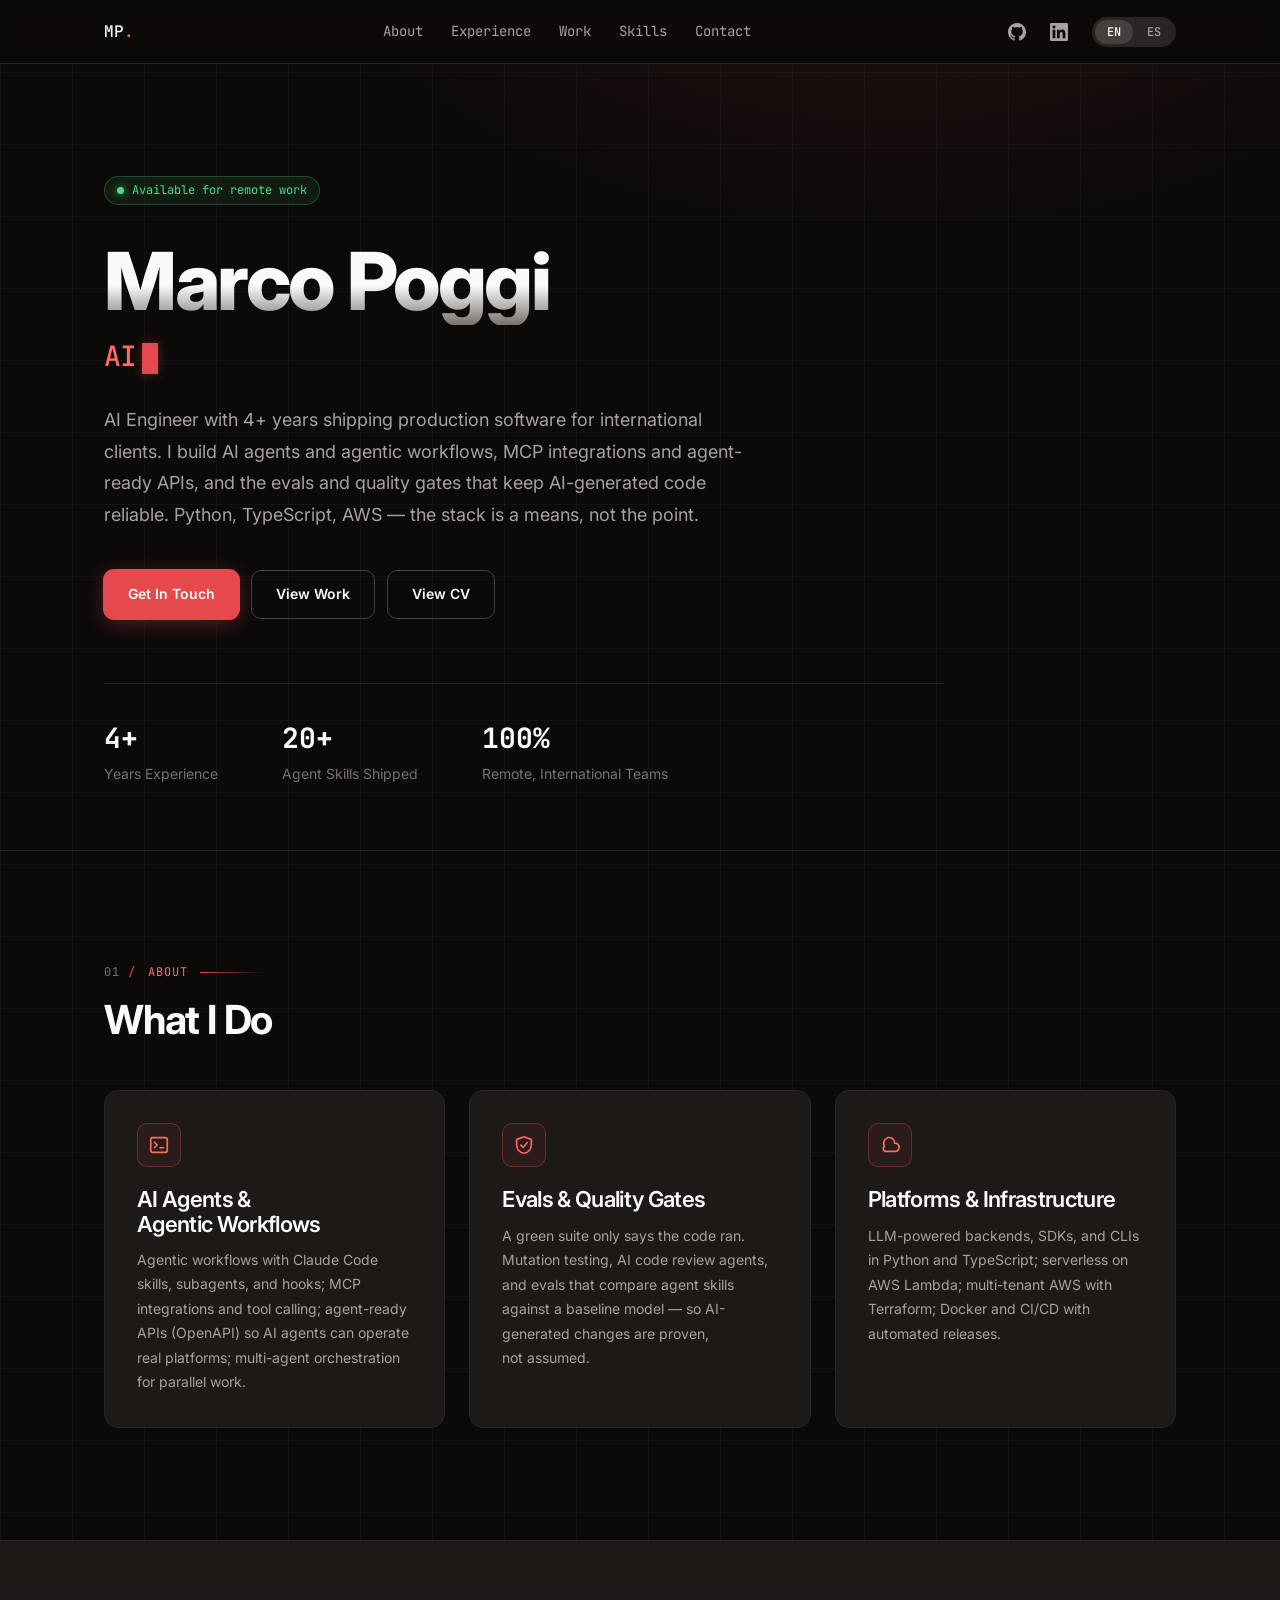
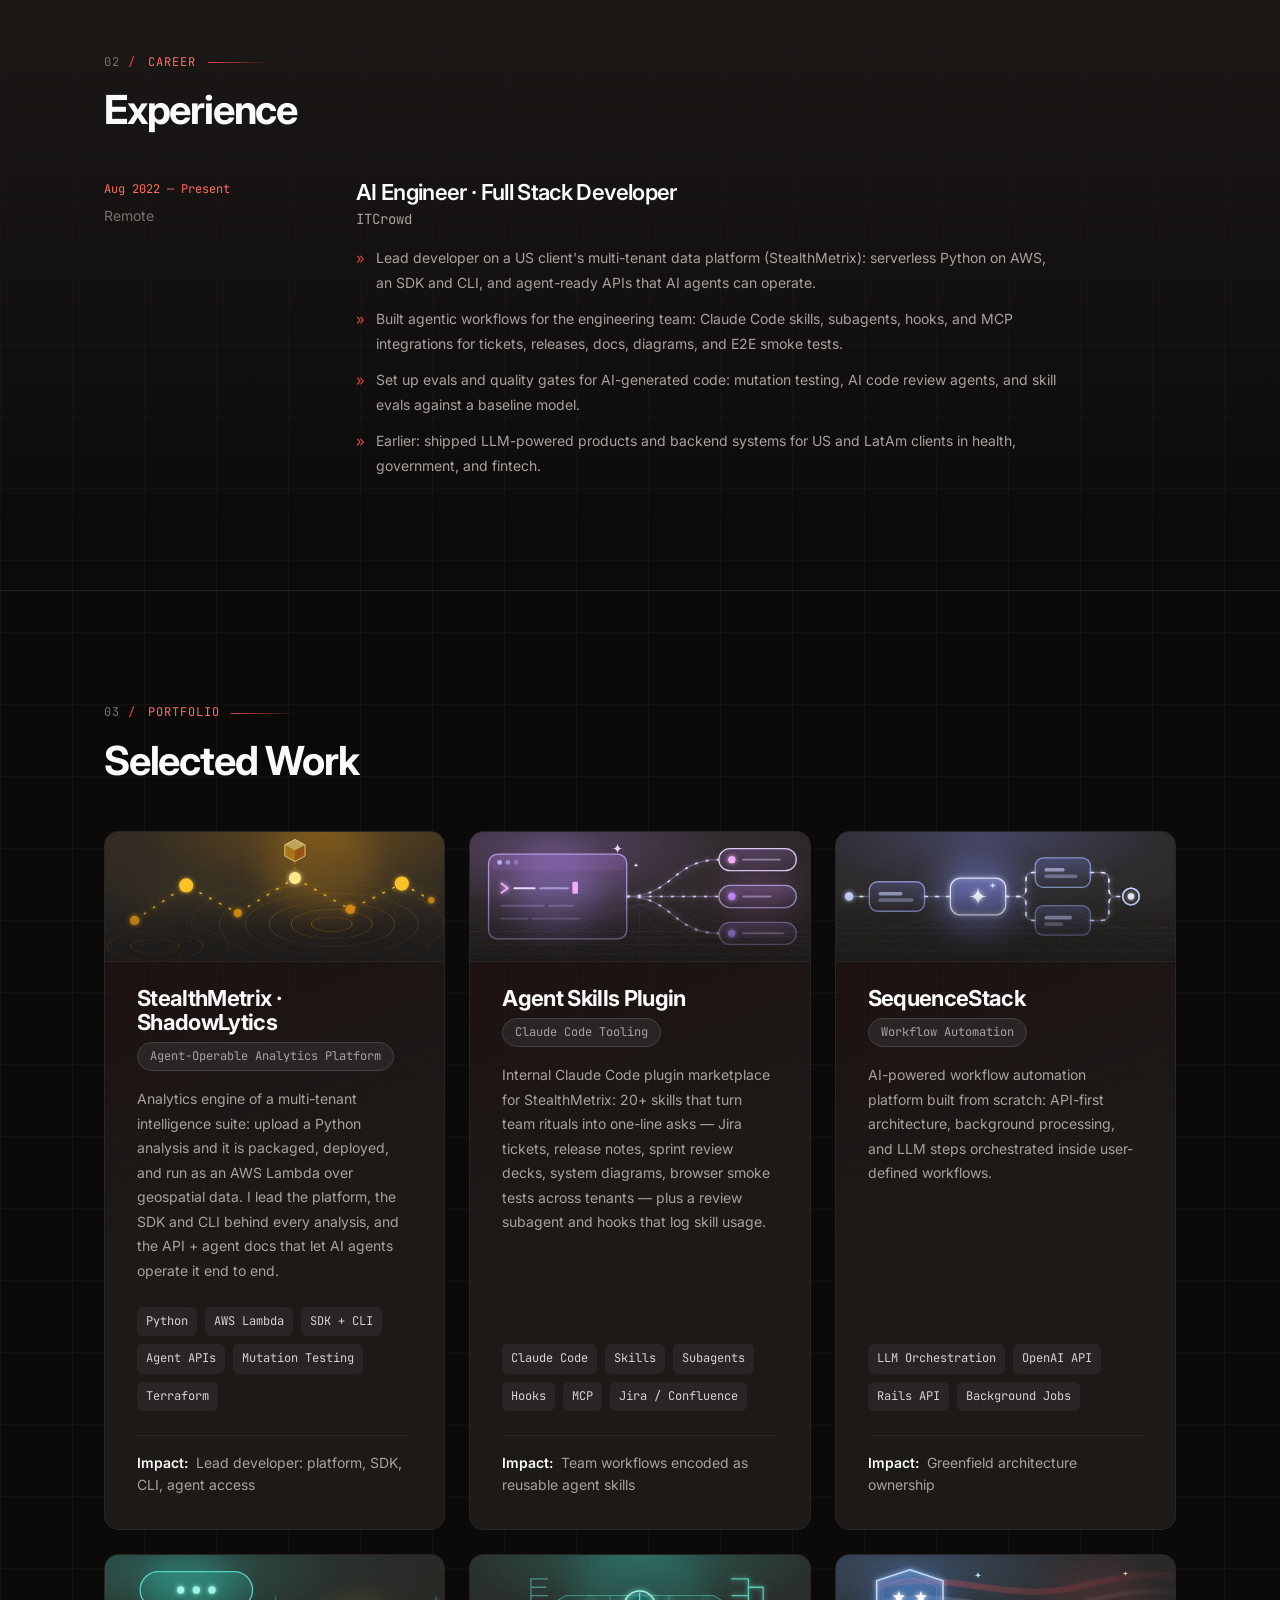
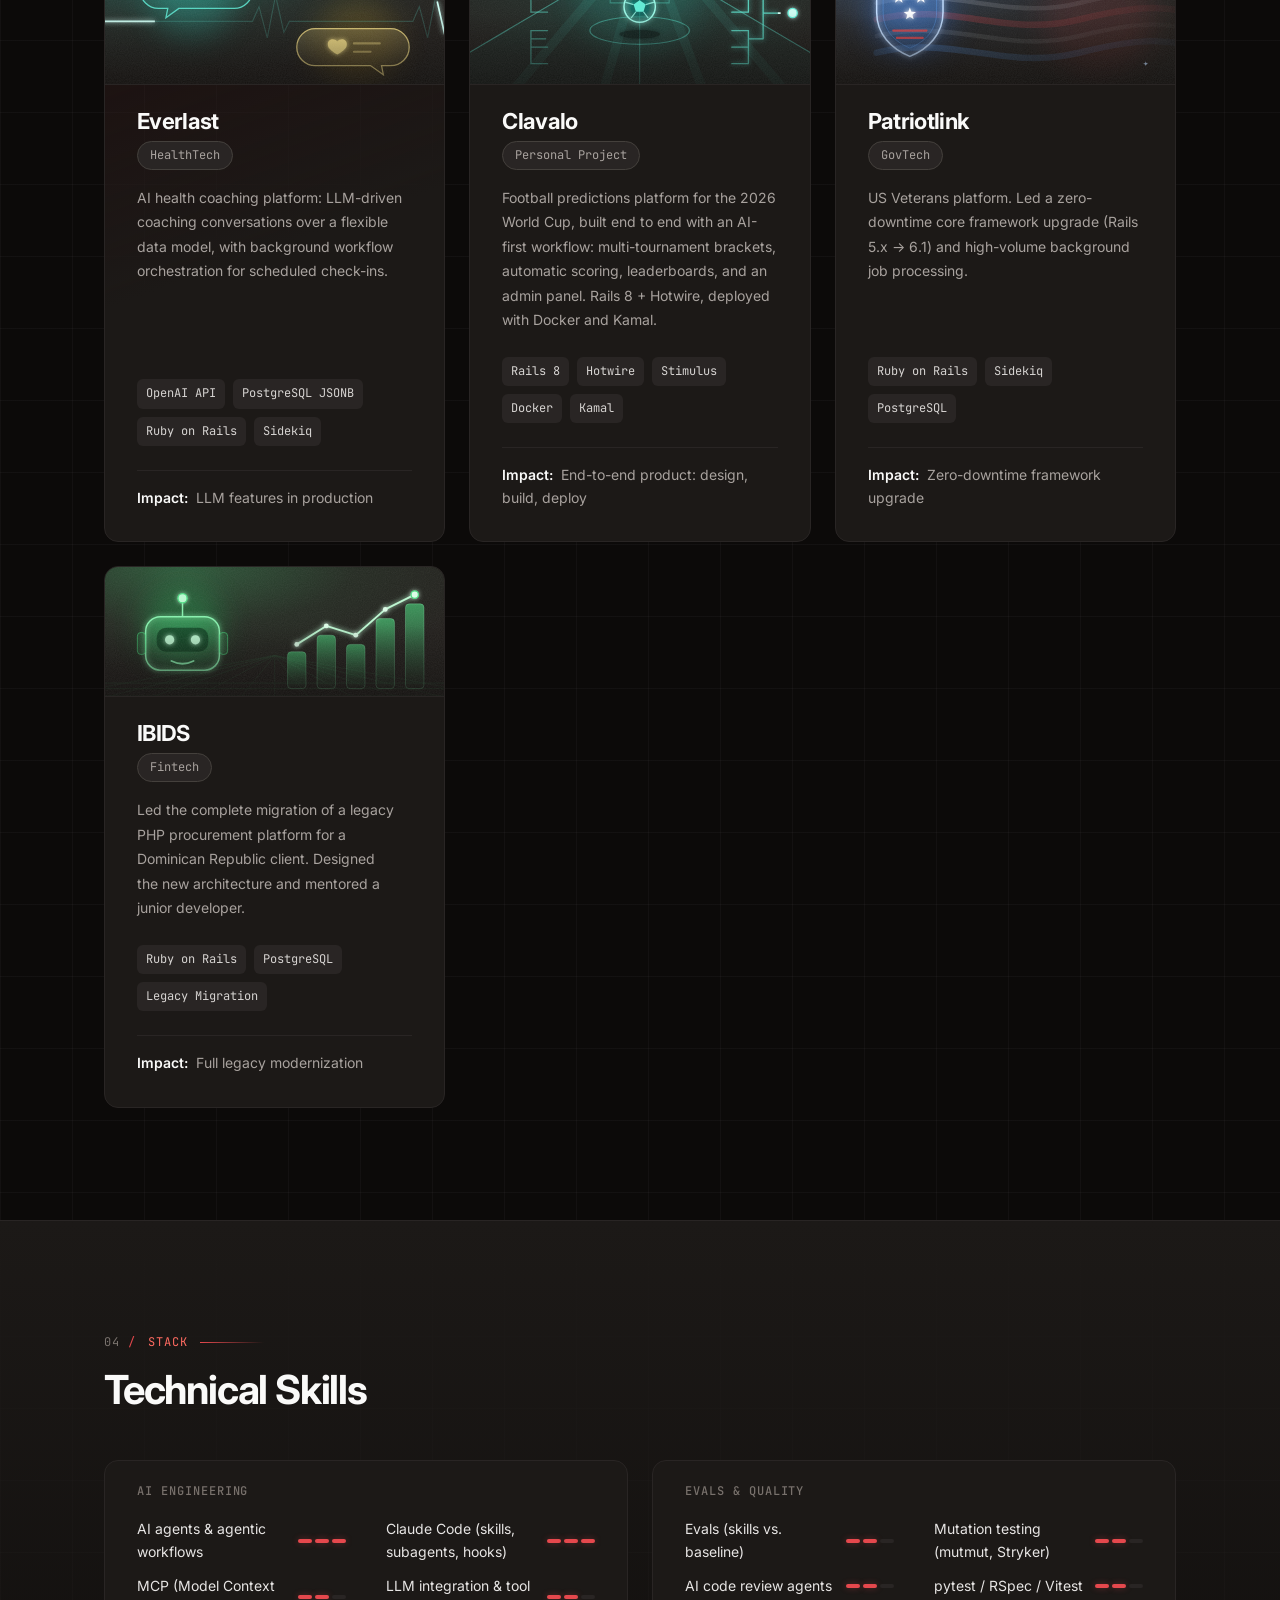
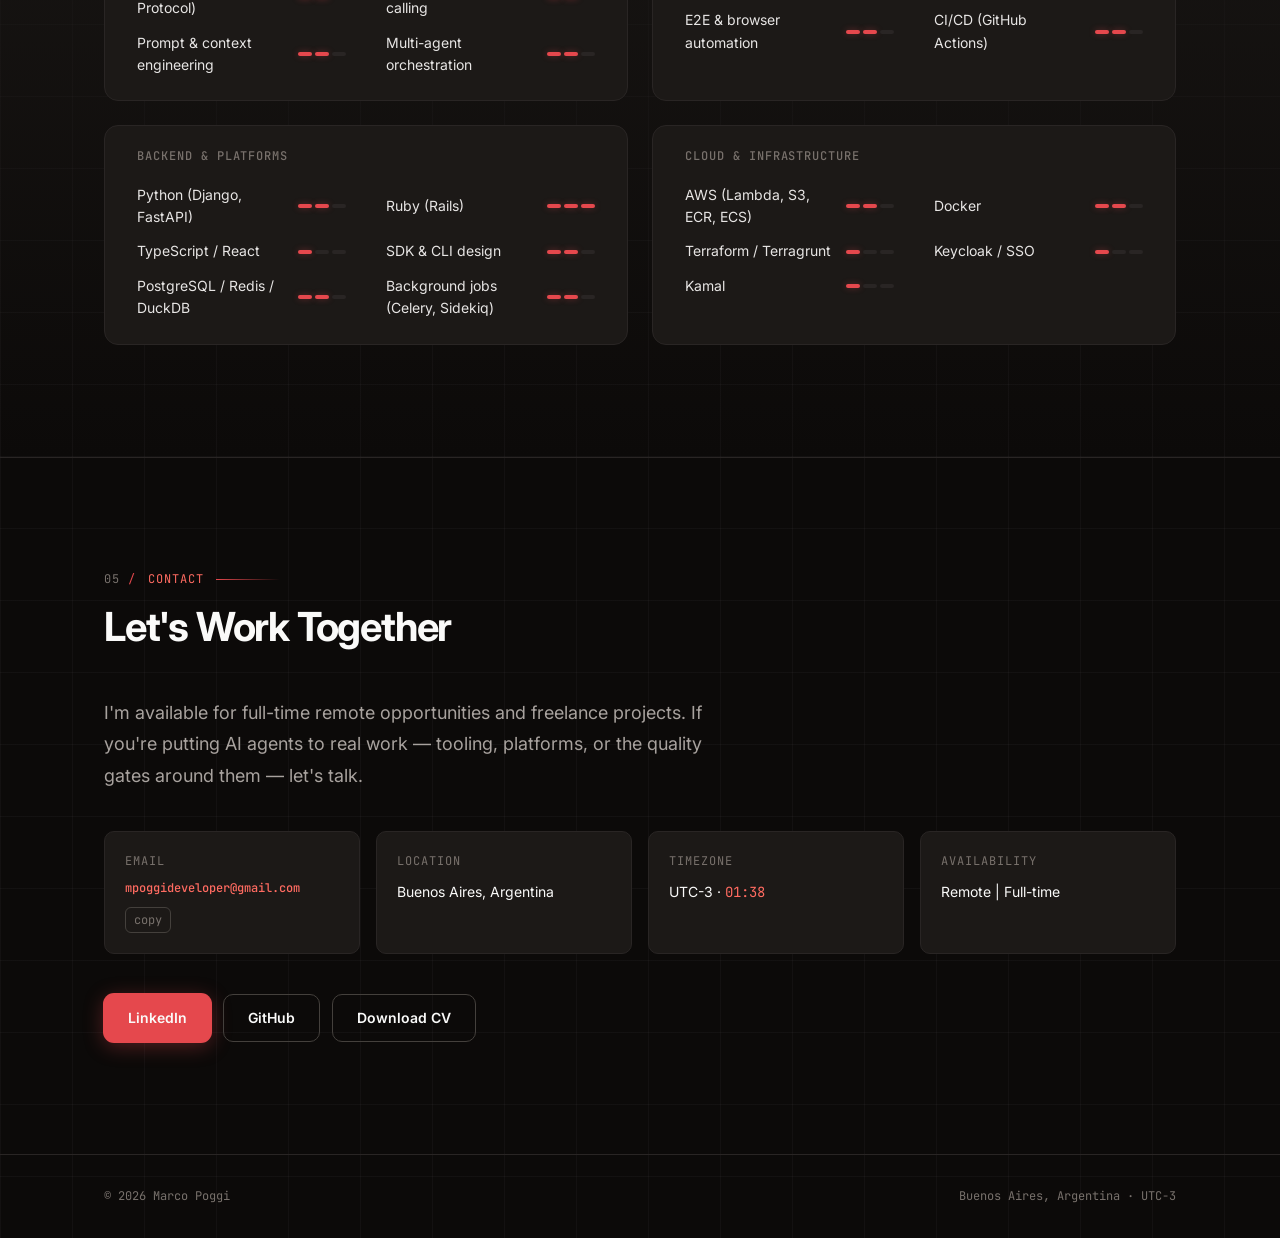
==== commit 3c4c7a23: "feat(portfolio): reposition as AI Engineer with agentic tooling focus Merge StealthMetrix work into " ====
--- a/index.html
+++ b/index.html
@@ -4,9 +4,9 @@
     <meta charset="UTF-8">
     <meta name="viewport" content="width=device-width, initial-scale=1.0">
     <title>Marco Poggi - Career</title>
-    <meta name="description" content="Marco Poggi — Full Stack Developer with 4+ years of professional experience building production systems with Ruby on Rails and Python/Django for international clients.">
-    <meta property="og:title" content="Marco Poggi — Full Stack Developer">
-    <meta property="og:description" content="Ruby on Rails and Python/Django developer with 4+ years of professional experience building production systems for international clients.">
+    <meta name="description" content="Marco Poggi — AI Engineer: AI agents, agentic workflows, MCP integrations, LLM-powered platforms, and evals &amp; quality gates for AI-generated code.">
+    <meta property="og:title" content="Marco Poggi — AI Engineer">
+    <meta property="og:description" content="AI Engineer with 4+ years shipping production software: AI agents, agentic workflows, MCP, tool calling, and evals.">
     <meta property="og:type" content="website">
     <meta name="theme-color" content="#0c0a09">
     <link rel="preconnect" href="https://fonts.googleapis.com">
@@ -54,10 +54,10 @@
                         <span data-hero-title>Marco Poggi</span>
                     </h1>
                     <h2 class="hero-subtitle">
-                        <span class="typewriter" data-hero-subtitle>Full Stack Developer</span><span class="type-cursor" aria-hidden="true"></span>
+                        <span class="typewriter" data-hero-subtitle>AI Engineer</span><span class="type-cursor" aria-hidden="true"></span>
                     </h2>
                     <p class="hero-description">
-                        <span data-hero-description>Full Stack Developer with 4+ years of professional experience building production systems with Ruby on Rails and Python/Django for international clients.</span>
+                        <span data-hero-description>AI Engineer with 4+ years shipping production software for international clients.</span>
                     </p>
 
                     <div class="hero-cta">
@@ -140,7 +140,7 @@
                 </header>
                 <div class="contact-content">
                     <p class="contact-description">
-                        <span data-contact-description>I'm available for full-time remote opportunities and freelance projects. If you're building something with Rails, Django, or AI in the loop, let's talk.</span>
+                        <span data-contact-description>I'm available for full-time remote opportunities and freelance projects. If you're putting AI agents to real work — tooling, platforms, or the quality gates around them — let's talk.</span>
                     </p>
                     <div class="contact-info" data-contact-info>
                         <!-- Contact info rendered from data.json -->
--- a/css/main.css
+++ b/css/main.css
@@ -718,6 +718,23 @@
     transform: scale(1.05);
 }
 
+/* Cover art motion */
+.project-cover .cv-flow { stroke-dasharray: 3 9; animation: cv-flow 1.6s linear infinite; }
+.project-cover .cv-beat { stroke-dasharray: 70 500; animation: cv-beat 3.2s linear infinite; }
+.project-cover .cv-pulse { transform-box: fill-box; transform-origin: center; animation: cv-pulse 2.6s ease-out infinite; }
+.project-cover .cv-float { animation: cv-float 6s ease-in-out infinite; }
+.project-cover .cv-wave { animation: cv-float 7s ease-in-out infinite; }
+.project-cover .cv-blink { animation: cv-blink 1.2s ease-in-out infinite; }
+.project-cover .cv-blink-slow { animation: cv-blink 4s ease-in-out infinite; }
+.project-cover .cv-delay { animation-delay: -1.3s; }
+.project-cover .cv-delay-2 { animation-delay: -0.8s; }
+
+@keyframes cv-flow { to { stroke-dashoffset: -24; } }
+@keyframes cv-beat { from { stroke-dashoffset: 570; } to { stroke-dashoffset: 0; } }
+@keyframes cv-pulse { 0% { transform: scale(1); opacity: .9; } 100% { transform: scale(3); opacity: 0; } }
+@keyframes cv-float { 0%, 100% { transform: translateY(0); } 50% { transform: translateY(-3px); } }
+@keyframes cv-blink { 0%, 100% { opacity: 1; } 50% { opacity: .25; } }
+
 .project-card.featured {
     background: linear-gradient(160deg, var(--accent-subtle) 0%, var(--surface) 50%);
 }
